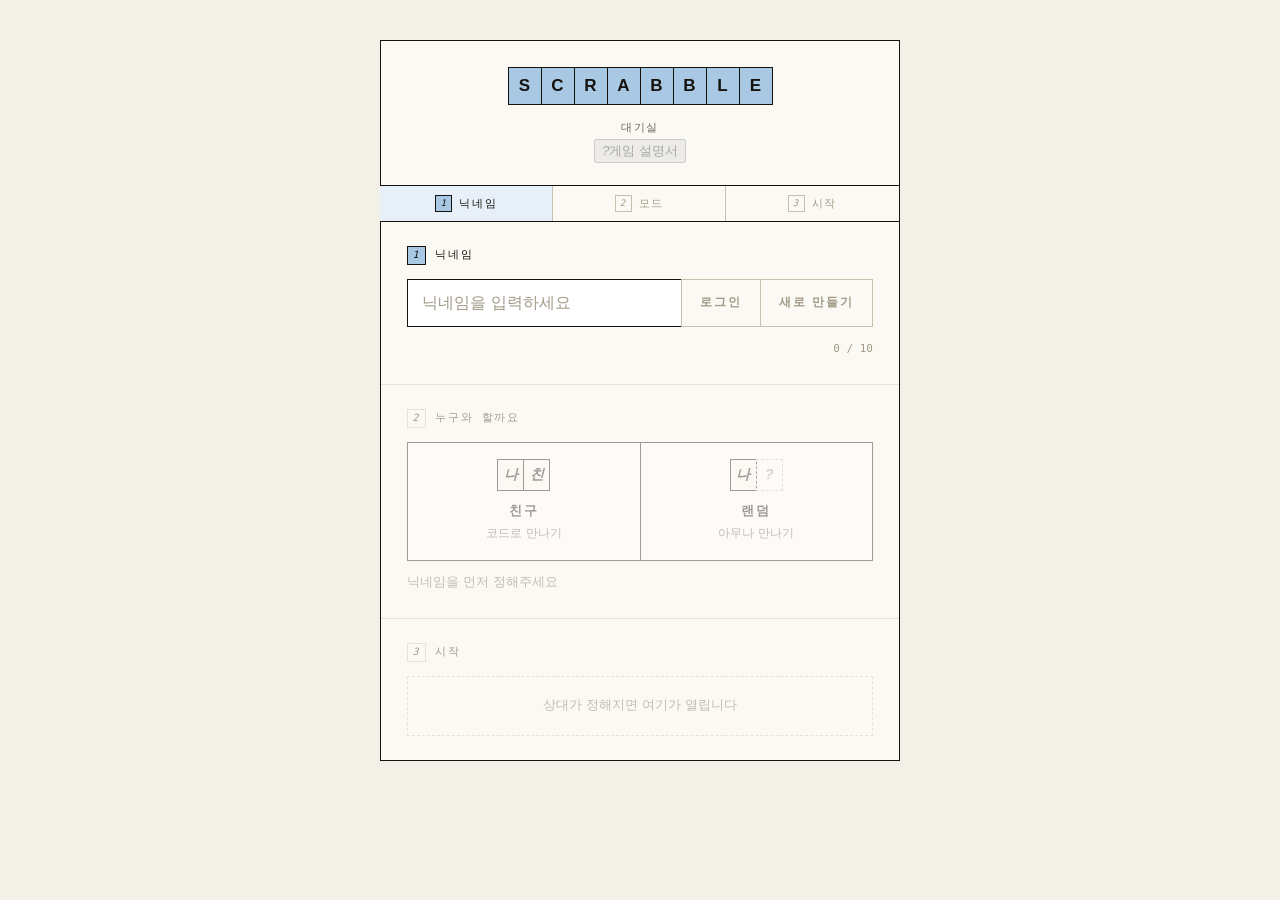
==== index.html @ f31bd905 "feat: 칩을 끌어다 판에 놓기 백엔드가 submit / word_checked / board_updated 를 열어주면서 실제로 단어를 놓을 수 있게 됐습니다.  ■ 브라우저 " ====
<!DOCTYPE html>
<html lang="ko">
<head>
  <meta charset="UTF-8" />
  <meta name="viewport" content="width=device-width, initial-scale=1.0" />
  <title>대기실 — 스크래블</title>
  <!-- 화면 겉모습(CSS)은 styles.css 로 분리했습니다. 디자인만 고칠 땐 그 파일만 열면 됩니다. -->
  <link rel="stylesheet" href="styles.css" />
  <!-- 채팅은 대기실·게임 화면이 함께 쓰는 모듈입니다. 두 화면이 같은 파일을 불러 씁니다. -->
  <link rel="stylesheet" href="chat/chat.css" />
  <!-- 게임판·칩. 게임 화면에서만 쓰지만, 파일이라 미리 불러둡니다. -->
  <link rel="stylesheet" href="game/board.css" />
  <link rel="stylesheet" href="game/rack.css" />
  <link rel="stylesheet" href="game/guide.css" />
</head>
<body>

<!--
  대기실 페이지 — design/pages/lobby.html 에서 그린 화면을 실제 앱으로 옮긴 것입니다.
    ① 닉네임 (로그인 / 새로 만들기)  ← 진짜 백엔드를 부릅니다
    ─ 모드 선택                      ← 화면 안에서만 고르는 것이라 서버가 필요 없습니다
    ② 방코드 입력 + 입장             ← 웹소켓으로 진짜 들어갑니다
    ③ 방 생성 + 코드 공유            ← 웹소켓으로 진짜 만듭니다
    ④ 랜덤 매칭                      ← 웹소켓으로 진짜 짝지어 줍니다
    ─ 채팅                           ← 웹소켓으로 진짜 주고받습니다

  가짜 값(목 데이터)은 넣지 않습니다. 없는 값을 지어내 보여주면 되는 것처럼
  보이다가, 진짜 API 가 붙는 순간 조용히 어긋납니다. 그래서 아직 못 하는 일은
  버튼을 잠그고 왜 잠갔는지 화면에 밝힙니다.
-->

<div class="board">

  <div class="lobby" id="lobbyView">

    <!-- 단계와 상관없이 알릴 일이 있을 때만 채워집니다. -->
    <div id="noteBox"></div>

    <div class="crown">
      <div class="tiles" aria-hidden="true">
        <div class="tile">S</div><div class="tile">C</div><div class="tile">R</div><div class="tile">A</div>
        <div class="tile">B</div><div class="tile">B</div><div class="tile">L</div><div class="tile">E</div>
      </div>
      <h1>대기실</h1>
      <!-- 사용설명서 버튼. 내용은 백엔드가 준 규칙으로 채웁니다. -->
      <div id="guideBox"></div>
    </div>

    <div class="stepper" id="stepper">
      <div class="pip is-now"><i class="pip-no">1</i>닉네임</div>
      <div class="pip"><i class="pip-no">2</i>모드</div>
      <div class="pip"><i class="pip-no">3</i>시작</div>
    </div>

    <!-- ① 닉네임 -->
    <section class="step" id="step1">
      <p class="step-head"><i class="step-no">1</i>닉네임</p>
      <div id="step1Body"></div>
    </section>

    <!-- ② 모드 + 그에 따라 열리는 것 -->
    <section class="step is-locked" id="step2">
      <p class="step-head"><i class="step-no">2</i>누구와 할까요</p>
      <div id="step2Body"></div>
    </section>

    <!-- ③ 시작 -->
    <section class="step is-locked" id="step3">
      <p class="step-head"><i class="step-no">3</i>시작</p>
      <div id="step3Body"></div>
    </section>

  </div>

  <!--
    게임 화면 (/game).

    별도의 파일로 만들지 않았습니다. 페이지를 새로 불러오면 웹소켓이
    끊기고, 끊기면 방도 같이 사라지기 때문입니다(명세). 그래서 주소만
    /game 으로 바꾸고 연결은 그대로 둔 채 이 칸으로 갈아끼웁니다.
    주소창에는 똑같이 /game 이 찍히고 뒤로가기도 됩니다.
  -->
  <div class="stage" id="gameView" hidden></div>

  <!-- 채팅이 붙는 자리. 안에 들어갈 것은 chat/chat.js 가 만듭니다.
       떠 있는 모드라 이 자리가 어디든 화면 오른쪽 아래에 나타납니다.
       대기실과 게임 화면 밖에 있어서 넘어가도 대화가 그대로 남습니다. -->
  <div id="chatBox"></div>

</div>

<!-- 채팅·게임판 모듈 — 아래 대기실 코드보다 먼저 읽혀야 합니다. -->
<script src="chat/chat.js"></script>
<script src="game/sfx.js"></script>
<script src="game/board.js"></script>
<script src="game/rack.js"></script>
<script src="game/play.js"></script>
<script src="game/guide.js"></script>

<script>
  (function () {

    // 프론트엔드는 백엔드에 API로 "요청"해서 값을 받아옵니다.
    // 백엔드 주소가 바뀌면 이 한 줄만 고치면 됩니다.
    var API_BASE = "http://100.115.173.118:11000";

    // 웹소켓은 http 대신 ws 로 시작합니다. 주소는 같은 곳이라 바꿔 씁니다.
    // (https 였다면 wss 가 됩니다)
    var WS_BASE = API_BASE.replace(/^http/, 'ws');

    // 닉네임 길이. 입력칸·글자수 표시·검사 문구가 전부 이 값 하나를
    // 보고 움직이므로, 길이를 바꿀 때는 여기만 고치면 됩니다.
    //
    // ⚠️ 백엔드는 20자까지 받아줍니다(명세: 공백 제거 후 1~20자).
    //    지금은 화면에서만 10자로 좁혀둔 것이라, 스와거처럼 다른 길로
    //    등록한 11자 이상 닉네임은 이 화면에서 로그인할 수 없습니다.
    //    규칙이 화면에만 있으면 화면을 안 거친 값은 못 막습니다.
    //    백엔드에도 10자를 넣어달라고 요청해 두었습니다
    //    (docs/backend-requests.md).
    var NICK_MAX = 10;
    // 코드 입력칸 수. 명세대로 방 코드는 대문자·숫자 4자리입니다.
    // 헷갈리기 쉬운 O·I·L·0·1 은 코드에 나오지 않습니다.
    // (여기 있던 "백엔드는 6자리라 입장이 막혀 있다"는 경고는 사실이
    //  아니어서 지웠습니다. 백엔드가 4자리로 바뀔 때 코드는 고쳤는데
    //  주석만 남아, 그 뒤로 읽는 사람마다 막힌 줄 알았습니다.)
    var CODE_LEN = 4;
    var LETTERS  = 'ABCDEFGHJKMNPQRSTUVWXYZ23456789';


    // ── 지금 어디까지 왔는지 ────────────────────────────
    var s = {
      nick: null,      // 확인까지 끝난 닉네임
      playerId: null,  // 백엔드가 돌려준 내 id
      mode: null,      // 'friend' | 'random'
      room: null,      // 호스트가 받은 코드
      foe: null,       // 상대 닉네임
      role: null,      // 'host'(방을 만든 쪽) | 'guest'(코드로 들어간 쪽)
      phase: null,     // 'making' | 'hosting' | 'hunting'
      queue: null,     // 랜덤 매칭에서 줄 선 자리
      roomError: null, // 방 만들기·입장·매칭이 실패한 이유
      playing: false,  // 게임이 시작됐는지 (백엔드가 알려준 것)
      starting: false, // 시작을 요청해두고 대답을 기다리는 중
      startError: null,// 시작하지 못한 이유
      turn: null,      // 먼저 두는 사람의 닉네임 (백엔드가 정합니다)
      note: null,      // 단계와 상관없이 맨 위에 알릴 말
      rack: null,      // 내 칩 7개 (백엔드가 나에게만 보낸 것)
      foeTiles: 0,     // 상대가 든 칩 "개수". 무엇인지는 오지 않습니다
      bag: null,       // 가방에 남은 칩 개수
      board: null,     // 판 전체 15×15. 언제나 서버가 준 것입니다
      myTurn: false,   // 내 차례인가. 닉네임 비교로 정하면 안 됩니다
      submitting: false,
      confirming: false, // 제출하기를 눌러 확정을 기다리는 중
      moveNote: null,  // 제출 결과 (사전에 없는 단어 등)
      moveBad: false,
    };

    function blank() {
      return { nick: null, playerId: null, mode: null, room: null, foe: null,
               role: null, phase: null, queue: null, roomError: null,
               playing: false, starting: false, startError: null, turn: null, note: null,
               rack: null, foeTiles: 0, bag: null, board: null, myTurn: false,
               submitting: false, confirming: false, moveNote: null, moveBad: false,
               scores: null, side: null, passes: 0, passLeft: 3, over: null };
    }

    // 게임의 고정된 규칙 — 판 배치, 배수 칸 이름, 글자별 점수, 칩 개수.
    // GET /api/game/setup 에서 한 번만 받아 들고 있습니다. 칩에 찍힌
    // 숫자와 사용설명서가 이 값을 씁니다.
    var gameSetup = null;
    var tilePoints = null;

    var timers = [];
    function later(fn, ms) { timers.push(setTimeout(fn, ms)); }
    function clearAll() {
      // 기다리던 것과 1초마다 도는 시계를 함께 멈춥니다.
      timers.forEach(function (t) { clearTimeout(t); clearInterval(t); });
      timers = [];
    }

    var $ = function (id) { return document.getElementById(id); };

    // ── 방 만들기 (웹소켓) ──────────────────────────────
    // HTTP 는 "물어보면 답한다"라서 한 번 주고받으면 끝입니다. 방을 만들고
    // 친구를 기다리는 일은 그걸로 안 됩니다 — 친구가 언제 올지 모르니까요.
    // 웹소켓은 선을 이어둔 채로 두는 방식이라, 백엔드가 먼저 말을 걸 수 있습니다.
    //
    // 이 통로의 규칙은 백엔드가 공개한 명세(/ws-docs)에 적혀 있습니다:
    //   · ws://…/ws/rooms?nickname=수진 로 접속하는 그 순간 방이 만들어집니다
    //   · 방 코드가 담긴 { type:"room_created", code, … } 가 바로 날아옵니다
    //   · 그 뒤로 연결을 끊지 않고 두는 것이 곧 "친구를 기다리는 상태"입니다
    //   · 끊으면 방도 같이 사라집니다
    var roomSock = null;

    // 우리 쪽에서 정리할 때 씁니다. onclose 를 먼저 떼는 이유는,
    // 우리가 일부러 끊는 것을 "사고로 끊겼다"고 알리지 않기 위해서입니다.
    function dropRoomSocket() {
      if (!roomSock) return;
      roomSock.onclose = null;
      roomSock.onerror = null;
      roomSock.onmessage = null;
      try { roomSock.close(); } catch (e) {}
      roomSock = null;
    }

    // 연결이 끊기면 게임도 함께 끝납니다. 게임 상태는 백엔드가 들고
    // 있고, 이 연결이 곧 그 게임이기 때문입니다. 다시 이어붙이는
    // 방법(재접속)은 아직 계약에 없습니다.
    function endGame(why) {
      // 게임 화면을 보고 있다가 갑자기 대기실로 돌아오면 무슨 일이
      // 벌어진 건지 알 수 없습니다. 그래서 맨 위에 이유를 남깁니다.
      if (s.playing) s.note = why || '연결이 끊겨 게임이 끝났습니다';
      s.playing = false; s.starting = false; s.startError = null; s.turn = null;
      // 게임판과 칩을 걷어냅니다. 다음 게임은 빈 판·새 칩으로 시작합니다.
      if (play) { play.stop(); play = null; }
      if (board) board = board.destroy();
      if (rack) rack = rack.destroy();
      s.board = null; s.myTurn = false; s.submitting = false;
      s.moveNote = null; s.moveBad = false;
      s.rack = null; s.foeTiles = 0; s.bag = null;
      gameBuilt = false;
    }

    function failRoom(why) {
      dropRoomSocket();
      endGame();
      s.room = null;
      s.phase = null;
      s.roomError = why;
      render();
    }

    function makeRoom() {
      dropRoomSocket();
      s.phase = 'making';
      s.roomError = null;
      render();

      var sock;
      try {
        sock = new WebSocket(WS_BASE + '/ws/rooms?nickname=' + encodeURIComponent(s.nick));
      } catch (e) {
        failRoom('연결하지 못했어요 — ' + e.message);
        return;
      }
      roomSock = sock;

      sock.onmessage = function (ev) {
        var msg;
        try { msg = JSON.parse(ev.data); } catch (e) { return; }

        if (handleChat(msg)) return;
        if (handleGame(msg)) return;

        if (msg.type === 'room_created') {
          // 백엔드가 준 모양: { type, code, name, host_nickname, max_players }
          s.room = msg.code;
          s.role = 'host';
          s.phase = 'hosting';
          s.roomError = null;
          render();
          return;
        }

        // ★ 우리가 물어보지 않았는데 오는 메시지입니다.
        //   이 기능을 웹소켓으로 만든 이유가 바로 이것입니다. HTTP 였다면
        //   "혹시 친구 들어왔나요?"를 계속 되물어야 했습니다.
        if (msg.type === 'guest_joined') {
          s.foe = msg.nickname;
          render();
          return;
        }

        // 친구가 나가면 자리가 다시 빕니다. 방은 그대로 살아 있어서
        // 같은 코드로 다른 사람이 들어올 수 있습니다.
        if (msg.type === 'guest_left') {
          // 게임 중이었다면 게임도 여기서 끝납니다. 혼자서는 둘 수 없고,
          // 방은 그대로 살아 있어서 같은 코드로 다른 사람이 들어올 수 있습니다.
          // 닉네임은 renderNote 가 그릴 때 한 번 걸러줍니다. 여기서 또
          // 거르면 <나> 같은 이름이 &lt;나&gt; 로 두 번 바뀌어 보입니다.
          endGame((msg.nickname || '상대') + ' 님이 나가 게임이 끝났습니다');
          s.foe = null;
          s.phase = 'hosting';
          render();
          return;
        }

        if (msg.type === 'error') {
          // 기다리는 중이거나 이야기 중에 오는 안내는 방이 없어졌다는 뜻이
          // 아닙니다. (예: "아직 상대가 들어오지 않았습니다", 채팅 형식 위반)
          // 이때는 연결이 끊기지 않으므로 채팅 칸에 알리고 그대로 둡니다.
          if (s.phase === 'hosting' || s.foe) {
            if (chat) chat.system(msg.message);
            return;
          }
          failRoom(msg.message);
        }
      };

      sock.onclose = function () {
        // 우리가 끊은 것이면 위에서 onclose 를 떼놨으니 여기 안 옵니다.
        if (roomSock !== sock) return;
        roomSock = null;
        failRoom(s.phase === 'hosting' || s.foe
          ? '연결이 끊겨 방이 사라졌어요. 다시 만들어 주세요'
          : '방을 만들지 못했어요. 백엔드가 켜져 있는지 확인해 주세요');
      };
    }

    // ── 코드로 방에 들어가기 (웹소켓) ───────────────────
    // 방을 만드는 것과 같은 통로인데, 주소에 코드가 하나 더 붙습니다.
    //   ws://…/ws/rooms/K7Q2?nickname=엘리
    // 들어가지면 방장에게도 알림이 갑니다. 소문자로 쳐도 서버가 맞춰줍니다.
    function joinRoom(code, onFail) {
      dropRoomSocket();
      s.roomError = null;

      var sock;
      try {
        sock = new WebSocket(WS_BASE + '/ws/rooms/' + encodeURIComponent(code) +
                             '?nickname=' + encodeURIComponent(s.nick));
      } catch (e) {
        onFail('연결하지 못했어요 — ' + e.message);
        return;
      }
      roomSock = sock;

      // 'knocking' 두드리는 중 → 'in' 들어가 있음 → 'done' 이유를 이미 알림
      var stage = 'knocking';

      sock.onmessage = function (ev) {
        var msg;
        try { msg = JSON.parse(ev.data); } catch (e) { return; }

        if (handleChat(msg)) return;
        if (handleGame(msg)) return;

        if (msg.type === 'joined') {
          // 백엔드가 준 모양: { type, code, host_nickname, guest_nickname }
          stage = 'in';
          s.room = msg.code;
          s.foe = msg.host_nickname;
          s.role = 'guest';
          s.phase = null;
          s.roomError = null;
          render();
          return;
        }

        // 방장이 나가면 1:1 대화가 성립하지 않으므로 서버가 곧 연결도 닫습니다.
        // 그 코드는 죽었습니다 — 다시 들어가려면 새 코드를 받아야 합니다.
        if (msg.type === 'host_left') {
          stage = 'done';
          leaveRoom(msg.message || '방장이 나갔습니다');
          return;
        }

        if (msg.type === 'error') {
          // 이미 들어가 있다면 채팅 쪽 문제입니다(형식 위반 등).
          // 그럴 땐 연결이 끊기지 않으니 방에서 내보내면 안 됩니다.
          if (stage === 'in') {
            if (chat) chat.system(msg.message);
            return;
          }
          // 들어가지 못한 경우 — 명세상 서버가 곧 끊지만(1008), 기다리지 않고
          // 우리도 정리합니다. 저쪽이 끊어주겠거니 믿으면, 안 끊는 날 연결이 남습니다.
          stage = 'done';
          dropRoomSocket();
          if (onFail) onFail(msg.message);
        }
      };

      sock.onclose = function () {
        if (roomSock !== sock) return;
        roomSock = null;
        if (stage === 'knocking') {
          if (onFail) onFail('연결이 끊겼어요. 백엔드가 켜져 있는지 확인해 주세요');
        } else if (stage === 'in') {
          leaveRoom('연결이 끊겨 방에서 나왔어요');
        }
      };
    }

    // ── 랜덤 매칭 (웹소켓) ──────────────────────────────
    // 코드를 주고받지 않고 아무나 기다리는 사람과 짝지어 줍니다.
    //   ws://…/ws/match?nickname=수진
    //
    // 짝이 지어진 뒤는 코드로 만난 것과 완전히 같습니다. 그래서 채팅도
    // 이 통로를 그대로 씁니다 — roomSock 을 같이 쓰는 이유입니다.
    //
    // 눈여겨볼 점: 상대가 나가도 연결이 끊기지 않습니다. 서버가 알아서
    // 다시 줄을 세워주고, 마침 기다리는 사람이 있으면 바로 새 짝을 붙여
    // 줍니다. 우리가 다시 접속하면 기다린 시간이 없던 일이 되고 줄 맨
    // 뒤로 밀리므로, partner_left 를 받아도 연결을 건드리지 않습니다.
    function startMatch() {
      dropRoomSocket();
      s.phase = 'hunting';
      s.roomError = null;
      s.foe = null;
      render();

      var sock;
      try {
        sock = new WebSocket(WS_BASE + '/ws/match?nickname=' + encodeURIComponent(s.nick));
      } catch (e) {
        stopMatch('연결하지 못했어요 — ' + e.message);
        return;
      }
      roomSock = sock;

      sock.onmessage = function (ev) {
        var msg;
        try { msg = JSON.parse(ev.data); } catch (e) { return; }

        if (handleChat(msg)) return;
        if (handleGame(msg)) return;

        // 줄을 섰습니다. 기다리는 사람이 없다는 뜻입니다.
        if (msg.type === 'waiting') {
          s.foe = null;
          s.phase = 'hunting';
          s.queue = msg.position;
          render();
          return;
        }

        // ★ 기다리던 쪽에는 요청하지도 않았는데 오는 소식입니다.
        if (msg.type === 'matched') {
          s.room = msg.code;
          s.foe = msg.partner_nickname;
          // 먼저 기다린 쪽이 방장이 되지만, 채팅에서 하는 일은 같습니다.
          // 그래서 화면에서 굳이 구분하지 않습니다.
          s.role = 'guest';
          s.phase = null;
          render();
          return;
        }

        // 상대가 나갔습니다. 연결은 그대로 살아 있고, 바로 뒤에
        // waiting 이나 matched 가 이어서 옵니다.
        if (msg.type === 'partner_left') {
          var gone = msg.nickname;
          // 게임 중이었다면 여기서 끝납니다. 새 짝과는 새 게임입니다.
          endGame((gone || '상대') + ' 님이 나가 게임이 끝났습니다');
          s.foe = null;
          s.room = null;
          s.phase = 'hunting';
          render();
          // 새 짝과는 방이 새로 만들어지고 이전 대화는 이어지지 않습니다.
          // 화면에 남겨두면 새 상대가 한 말처럼 보이므로 비웁니다.
          if (chat) {
            chat.clear();
            chat.system(gone + ' 님이 나갔습니다. 새 상대를 찾는 중…');
          }
          return;
        }

        if (msg.type === 'error') {
          if (s.foe) { if (chat) chat.system(msg.message); return; }
          stopMatch(msg.message);
        }
      };

      sock.onclose = function () {
        if (roomSock !== sock) return;
        roomSock = null;
        stopMatch('연결이 끊겼어요. 백엔드가 켜져 있는지 확인해 주세요');
      };
    }

    // 매칭을 그만둡니다. 연결을 끊으면 줄에서도 빠집니다.
    function stopMatch(why) {
      dropRoomSocket();
      endGame();
      s.room = null; s.foe = null; s.phase = null; s.queue = null;
      s.roomError = why || null;
      render();
    }

    // 방에서 빠져나올 때 화면을 되돌립니다.
    function leaveRoom(why) {
      dropRoomSocket();
      endGame();
      s.room = null; s.foe = null; s.role = null; s.phase = null;
      s.roomError = why;
      render();
    }

    // ── 주소 (/ 와 /game) ───────────────────────────────
    // 페이지를 새로 불러오지 않고 주소만 바꿉니다. 새로 불러오면
    // 웹소켓이 끊기고, 끊기면 방도 같이 사라집니다(명세). 게임 중에
    // 연결이 끊기면 게임 자체가 없어지는 셈이라 그럴 수 없습니다.
    //
    // pushState = "주소창의 글자와 뒤로가기 기록만 바꾸기". 서버에는
    // 아무것도 물어보지 않습니다.
    function goTo(path) {
      if (location.pathname !== path) history.pushState({ at: path }, '', path);
      render();
    }

    // 뒤로가기·앞으로가기를 누르면 주소가 바뀌므로 다시 그립니다.
    // 연결은 건드리지 않습니다 — 화면만 오갈 뿐입니다.
    window.addEventListener('popstate', function () { render(); });

    function onGameScreen() { return s.playing && location.pathname === '/game'; }

    // ── 게임 시작 ───────────────────────────────────────
    // 방을 만들 때 쓰던 그 연결을 그대로 씁니다. 채팅과 같은 통로입니다.
    //
    // 명세(/asyncapi.json)에 적힌 형식입니다:
    //   보낼 때  { type: "start" }            ← 방장만 보낼 수 있습니다
    //   받을 때  { type: "game_started", code, host_nickname,
    //             guest_nickname, first_turn, at }
    //
    // 먼저 두는 사람(first_turn)은 백엔드가 무작위로 정합니다. 스크래블에서
    // 선공은 유리한 자리라, 방을 만들었다는 이유로 먼저 두면 불공평합니다.
    function startGame() {
      if (!roomSock || roomSock.readyState !== 1) {
        s.startError = '연결이 없어 시작하지 못했어요';
        render();
        return;
      }

      s.starting = true;
      s.startError = null;
      render();

      roomSock.send(JSON.stringify({ type: 'start' }));

      // 대답이 아예 안 올 수도 있습니다. 그대로 두면 화면이
      // "시작하는 중…"에서 영영 멈춥니다. 답이 없는 것도 하나의
      // 결과이므로 시간을 재두고, 지나면 다시 누를 수 있게 돌려놓습니다.
      later(function () {
        if (!s.starting) return;
        s.starting = false;
        s.startError = '백엔드가 대답하지 않았어요. 잠시 뒤 다시 눌러주세요';
        render();
      }, 5000);
    }

    // 방 통로로 들어온 메시지 중 게임 시작에 해당하는 것을 처리합니다.
    // 방 만들기·입장·랜덤 매칭 세 통로가 똑같이 씁니다.
    function handleGame(msg) {
      if (msg.type === 'game_started') {
        s.playing = true;
        s.starting = false;
        s.startError = null;
        s.turn = msg.first_turn || null;
        if (msg.code) s.room = msg.code;

        // 칩 배분. rack 은 나에게만 온 내 칩이고, 상대 것은 개수만
        // 옵니다. 서버가 갈라 보내주기 때문에 우리는 받은 것만 그리면
        // 됩니다 — "안 그리면 되지"로 가릴 수 있는 것이 아닙니다.
        // 개발자 도구를 열면 오간 내용이 그대로 보이니까요.
        s.rack = msg.rack || null;
        s.foeTiles = msg.partner_tile_count || 0;
        s.bag = (typeof msg.tiles_left === 'number') ? msg.tiles_left : null;
        s.board = msg.board || null;

        // 지금 차례는 turn, 내 차례인지는 your_turn 입니다.
        // 닉네임을 비교하면(turn === s.nick) 두 사람 이름이 같을 때
        // 둘 다 자기 차례로 착각합니다. 명세가 못 박아 둔 부분입니다.
        s.turn = msg.turn || msg.first_turn || null;
        s.myTurn = !!msg.your_turn;
        s.scores = msg.scores || { host: 0, guest: 0 };
        s.passes = 0;
        s.passLeft = 3;
        s.over = null;
        s.confirming = false;
        s.moveNote = null;   // 지난 판의 안내를 지웁니다
        s.moveBad = false;

        // 점수판에서 내가 host 쪽인지 guest 쪽인지.
        // 친구 모드는 방을 만들었는지로 확실히 압니다. 랜덤 매칭은
        // 알 길이 없어 닉네임으로 맞춰보는데, 두 사람 이름이 같으면
        // 틀립니다. 백엔드에 your_side 를 요청해 두었습니다.
        s.side = (s.role === 'host') ? 'host'
               : (msg.host_nickname === s.nick && msg.guest_nickname !== s.nick) ? 'host'
               : 'guest';
        // 여기서 render() 를 부르지 않는 이유: 다시 그리면 뒤집히던
        // 타일이 통째로 새로 만들어져 연출이 사라집니다. 문이 다 열린
        // 다음에 goTo 가 화면을 바꾸면서 그때 한 번만 그립니다.
        openGate();
        later(function () { goTo('/game'); }, GATE_MS);
        return true;
      }

      // 판이 바뀌었습니다. 놓은 사람에게도 옵니다 — 자기 화면을 자기가
      // 그리지 말고 서버가 준 판을 그리라는 것이 명세의 규칙입니다.
      if (msg.type === 'board_updated') {
        s.board = msg.board || s.board;
        s.turn = msg.turn || null;
        s.myTurn = !!msg.your_turn;
        s.submitting = false;
        s.confirming = false;
        // 누가 칩을 놓으면 연속 넘기기 횟수가 0으로 되돌아갑니다(명세).
        s.passes = 0;
        s.passLeft = 3;
        if (msg.scores) s.scores = msg.scores;
        if (typeof msg.tiles_left === 'number') s.bag = msg.tiles_left;
        if (typeof msg.partner_tile_count === 'number') s.foeTiles = msg.partner_tile_count;

        var got = msg.score && msg.score.total;
        s.moveNote = (msg.by || '') + ' → ' + (msg.words || []).join(', ') +
                     (got != null ? '  ' + got + '점' : '') +
                     (msg.score && msg.score.bingo ? ' (7개 다 씀 +' + msg.score.bingo + ')' : '');
        s.moveBad = false;
        if (play) play.accepted();
        if (board) {
          board.setBoard(s.board);
          board.flash(msg.tiles);
        }
        Sfx.good();
        // 내 차례가 되었으면 한 번 더 알려줍니다. 판만 바뀌면 상대가
        // 둔 것을 보고도 내 차례인 줄 모르고 기다리게 됩니다.
        if (s.myTurn) later(function () { Sfx.turn(); }, 420);
        render();
        return true;
      }

      // 제출 결과. 나에게만 옵니다.
      if (msg.type === 'word_checked') {
        s.submitting = false;
        if (msg.placed) {
          // 판에 올라갔습니다. 바로 뒤에 board_updated 가 오므로
          // 여기서는 판을 건드리지 않습니다.
          s.moveNote = null;
          s.moveBad = false;
          s.confirming = false;
          // 쓴 칩이 빠지고 가방에서 채워진 새 손패입니다. 나에게만 옵니다.
          if (msg.rack) {
            s.rack = msg.rack;
            if (rack) {
              rack.show(msg.rack);
              // 새로 뽑은 칩이 있으면 그만큼 소리를 내줍니다.
              (msg.drawn || []).forEach(function (_, i) {
                later(function () { Sfx.clack(i); }, 620 + i * 110);
              });
            }
            if (play) play.accepted();
          }
          if (typeof msg.tiles_left === 'number') s.bag = msg.tiles_left;
        } else {
          // 사전에 없는 단어입니다. 아무것도 놓이지 않았고 차례도
          // 그대로 나에게 있습니다. 올려둔 칩은 그대로 두어 고칠 수
          // 있게 합니다.
          var bad = (msg.words || []).filter(function (w) { return !w.valid; })
                      .map(function (w) { return w.word; });
          s.moveNote = msg.reason ||
            (bad.length ? bad.join(', ') + ' — 사전에 없는 단어예요' : '놓지 못했어요');
          s.moveBad = true;
          Sfx.nope();
        }
        render();
        return true;
      }

      // 시작을 요청해두고 기다리는 중에 오는 error 는 그 요청에 대한
      // 답입니다. 명세대로 연결은 끊기지 않으므로 방에서 내보내지 않고
      // 이유만 보여줍니다. 다시 누를 수 있습니다.
      // 제출한 수의 자리가 규칙에 안 맞을 때. 연결은 끊기지 않습니다.
      if (msg.type === 'error' && s.submitting) {
        s.submitting = false;
        s.moveNote = msg.message;
        s.moveBad = true;
        Sfx.nope();
        render();
        return true;
      }

      if (msg.type === 'error' && s.starting) {
        s.starting = false;
        s.startError = msg.message;
        render();
        return true;
      }

      return false;
    }

    // 타일이 다 뒤집히고 대기실이 사라지기까지 걸리는 시간.
    // CSS 의 지연(0.4초) + 뒤집기(0.5초) + 대기실이 떠오르는 시간과 맞춥니다.
    var GATE_MS = 1150;

    function openGate() {
      var g = $('startGame');
      if (g) g.className = 'gate is-going';
      var lobby = $('lobbyView');
      // 타일이 다 뒤집힌 다음에 대기실을 걷어냅니다.
      later(function () { if (lobby) lobby.className = 'lobby is-opening'; }, 900);
    }

    // ── 그리기 ──────────────────────────────────────────
    function render() {
      // 게임이 끝났거나(연결이 끊겼거나) 시작된 적이 없는데 주소만
      // /game 이면 주소를 되돌립니다. 주소와 화면이 다른 말을 하면
      // 새로고침하거나 링크를 공유했을 때 없는 화면으로 들어가게 됩니다.
      // replaceState 는 뒤로가기 기록을 남기지 않습니다 — 없던 화면이라
      // 뒤로 갈 곳도 아니기 때문입니다.
      if (!s.playing && location.pathname === '/game') {
        history.replaceState({ at: '/' }, '', '/');
      }

      var playing = onGameScreen();

      // 대기실과 게임 화면은 둘 중 하나만 보입니다.
      // 지우지 않고 감추는 이유: 게임에서 대기실로 돌아왔을 때
      // 입력하던 것이 그대로 남아 있어야 하기 때문입니다.
      $('lobbyView').hidden = playing;
      $('gameView').hidden = !playing;
      if (!playing) $('lobbyView').className = 'lobby';

      renderNote();
      renderGuideButton();
      renderStepper();
      renderStep1();
      renderStep2();
      renderStep3();
      renderGame();
      syncChat();
    }

    // ── 사용설명서 버튼 ────────────────────────────────
    // 규칙표를 백엔드에서 받아온 뒤에야 열립니다. 받기 전에 열면
    // 점수표가 빈 설명서를 보여주게 되는데, 그건 설명이 아닙니다.
    function renderGuideButton() {
      var box = $('guideBox');
      if (!box) return;

      if (!box.firstChild) {
        box.innerHTML =
          '<button class="guide-open" id="guideBtn" type="button">' +
            '<i aria-hidden="true">?</i><span>게임 설명서</span></button>';
        $('guideBtn').addEventListener('click', function () {
          if (gameSetup) Guide.open(gameSetup);
        });
      }

      // 규칙을 아직 못 받았으면 잠가둡니다. 왜 잠겼는지도 적습니다.
      var btn = $('guideBtn');
      btn.disabled = !gameSetup;
      btn.title = gameSetup ? '' : '게임 규칙을 백엔드에서 받아오는 중입니다';
    }

    function renderNote() {
      $('noteBox').innerHTML = s.note
        ? '<p class="note"><span class="note-icon">!</span>' + esc(s.note) + '</p>'
        : '';
    }

    // ── 채팅 ────────────────────────────────────────────
    // 채팅 자체는 chat/chat.js 가 다 합니다. 게임 화면도 같은 파일을
    // 쓰게 됩니다. 여기서 정하는 것은 "언제 붙이고 언제 떼는지"뿐입니다.
    var chat = null;
    var chatFoe = null;   // 채팅에 이미 알린 상대

    function syncChat() {
      // 닉네임이 정해지기 전에는 띄우지 않습니다.
      // 누가 한 말인지 가를 기준이 아직 없기 때문입니다.
      if (!s.nick) {
        if (chat) { chat = chat.destroy(); chatFoe = null; }
        return;
      }

      if (!chat) {
        chat = Chat.mount('#chatBox', {
          me: s.nick,
          title: '대기실 채팅',
          height: '300px',
          // 화면 오른쪽 아래 동그란 버튼으로 띄웁니다. 대기실에서 할 일은
          // 방을 잡는 것이라, 채팅이 자리를 크게 차지하면 안 됩니다.
          float: true,
          // 처음엔 닫아둡니다. 말이 오면 버튼에 숫자가 붙습니다.
          open: false,
          // 서버가 받아주는 한도와 맞춥니다. 화면에서만 더 짧게 막으면
          // 보낼 수 있는 말을 못 보내게 됩니다.
          maxLen: 500,
          // 혼자 있을 때는 잠가둡니다. 상대가 없으면 서버가 받아주지 않아서,
          // 열어두면 보내지지도 않을 글을 치게 됩니다.
          status: 'offline',
          // 내가 보낸 말은 서버가 되돌려 주지 않습니다(명세). 그래서 내 말은
          // 채팅 모듈이 바로 그립니다. 되돌려 받아 또 그리면 두 번 나옵니다.
          echo: true,
          onSend: sendChat
        });
        chat.system('방에 들어가면 이야기할 수 있어요');
      }

      // 채팅은 어느 화면에서도 저절로 펼치지 않습니다.
      //
      // 처음에는 상대가 오면 펼쳤습니다. 그때는 상대가 정해지면 할 일이
      // 이야기하는 것뿐이었으니 맞는 판단이었습니다. 그런데 대기실에는
      // 게임 시작 버튼이, 게임 화면에는 게임판이 생겼습니다. 펼친 채팅이
      // 그 둘을 다 덮습니다.
      //
      // 화면의 주인공은 지금 해야 할 일이고, 이야기는 곁들이는 것입니다.
      // 말이 오면 동그란 버튼에 숫자가 붙으니 놓치지도 않습니다.

      // 둘이 모였는지에 따라 채팅을 열고 닫습니다.
      if (s.foe && s.foe !== chatFoe) {
        chatFoe = s.foe;
        chat.setStatus('online');
        chat.system(s.role === 'guest'
          ? s.foe + ' 님의 방에 들어왔습니다'
          : s.foe + ' 님이 들어왔습니다');
        // 예전에는 여기서 바로 펼쳤습니다. 그때는 상대가 정해지면 할 일이
        // 이야기하는 것뿐이었기 때문입니다.
        //
        // 지금은 다릅니다 — 상대가 오면 방장은 게임 시작 버튼을 눌러야
        // 하는데, 좁은 화면(휴대폰)에서는 펼쳐진 채팅이 그 버튼을 통째로
        // 덮어 누를 수가 없습니다. 그래서 대기실에서는 접어두고, 말이 오면
        // 동그란 버튼에 숫자만 붙입니다.
      } else if (!s.foe && chatFoe) {
        chat.system(chatFoe + ' 님과의 연결이 끝났습니다');
        chat.setStatus('offline');
        chatFoe = null;
      }
    }

    // 채팅 보내기 — 방 통로를 그대로 씁니다.
    // 방장이든 들어간 쪽이든 보내는 형식은 똑같습니다.
    function sendChat(text) {
      if (!roomSock || roomSock.readyState !== 1) {
        if (chat) chat.system('연결이 없어 보내지 못했어요');
        return;
      }
      // 명세: 그냥 문자열이 아니라 JSON 으로 보냅니다.
      roomSock.send(JSON.stringify({ type: 'message', text: text }));
    }

    // 방 통로로 들어온 메시지 중 채팅에 해당하는 것을 처리합니다.
    // 방 만들기·입장 두 통로가 똑같이 씁니다.
    function handleChat(msg) {
      if (msg.type !== 'message') return false;
      // 여기 오는 건 전부 상대의 말입니다. 시각도 서버가 찍은 것을 씁니다
      // (각자 컴퓨터 시계를 쓰면 두 사람 화면에서 순서가 달라질 수 있습니다).
      if (chat) chat.receive({ from: msg.from, text: msg.text, at: msg.at });
      return true;
    }

    function renderStepper() {
      var pips = $('stepper').children;
      // 게임이 시작되면 세 칸이 모두 끝난 상태가 됩니다.
      var at = !s.nick ? 0 : !s.foe ? 1 : s.playing ? 3 : 2;
      for (var i = 0; i < 3; i++) {
        pips[i].className = 'pip' + (i < at ? ' is-done' : i === at ? ' is-now' : '');
      }
    }

    // ── ① 닉네임 — 이 단계만 진짜 백엔드를 부릅니다 ─────
    function renderStep1() {
      var body = $('step1Body');

      // 끝났으면 한 줄로 접습니다. 다 끝난 단계가 자리를 많이
      // 차지하고 있으면 지금 할 일이 어디인지 흐려집니다.
      if (s.nick) {
        body.innerHTML =
          '<p class="done-row"><i class="tick">✓</i><b>' + esc(s.nick) + '</b>' +
          '<span class="counter">id ' + esc(String(s.playerId)) + '</span>' +
          '<button class="btn-link" id="renick" type="button">바꾸기</button></p>';
        $('renick').addEventListener('click', function () {
          clearAll();
          dropRoomSocket();   // 다른 사람이 되는 것이므로 만들어 둔 방도 접습니다
          s = blank();
          render();
        });
        return;
      }

      // 들어오는 길이 둘입니다.
      //   로그인      — 전에 만들어 둔 닉네임으로 다시 들어오기
      //   새로 만들기 — 처음 온 사람이 닉네임을 등록하기
      body.innerHTML =
        '<div class="field-row">' +
          '<input class="field" id="nick" type="text" maxlength="' + NICK_MAX + '" ' +
                 'placeholder="닉네임을 입력하세요" autocomplete="off" />' +
          '<button class="btn-check" id="loginBtn" type="button">로그인</button>' +
          '<button class="btn-check is-plain" id="newBtn" type="button">새로 만들기</button>' +
        '</div>' +
        '<p class="hint" id="nickHint"><span class="counter">0 / ' + NICK_MAX + '</span></p>';

      var input = $('nick'), hint = $('nickHint');
      var loginBtn = $('loginBtn'), newBtn = $('newBtn');

      function valid(v) { return v.length > 0 && v.length <= NICK_MAX && !/\s/.test(v); }

      function paint(kind, text) {
        input.className = 'field' + (kind === 'ok' ? ' is-ok' : kind === 'bad' ? ' is-bad' : '');
        hint.className = 'hint' + (kind === 'ok' ? ' is-ok' : kind === 'bad' ? ' is-bad' : kind === 'wait' ? ' is-wait' : '');
        hint.innerHTML = '';
        if (kind === 'wait') hint.appendChild(el('span', 'waiting'));
        else if (kind === 'ok') hint.appendChild(el('span', 'hint-icon', '✓'));
        else if (kind === 'bad') hint.appendChild(el('span', 'hint-icon', '!'));
        if (text) hint.appendChild(document.createTextNode(' ' + text + ' '));
        hint.appendChild(el('span', 'counter', input.value.length + ' / ' + NICK_MAX));
      }

      // 요청을 보내는 동안은 두 버튼을 함께 잠급니다.
      // 로그인과 만들기가 동시에 날아가면 어느 쪽 결과가 남는지 알 수 없습니다.
      function lock(which, label) {
        input.disabled = true;
        loginBtn.disabled = true;
        newBtn.disabled = true;
        which.textContent = label;
      }

      // 확인이 끝나 입력칸을 다시 쓸 수 있게 되돌립니다.
      function unlock() {
        input.disabled = false;
        loginBtn.textContent = '로그인';
        newBtn.textContent = '새로 만들기';
        refresh();
      }

      // 쓸 만한 닉네임일 때만 두 버튼이 열립니다.
      function refresh() {
        var good = valid(input.value.trim());
        loginBtn.disabled = !good;
        newBtn.disabled = !good;
      }

      input.addEventListener('input', function () {
        var v = input.value;
        refresh();
        if (v.length && !valid(v)) paint('bad', '공백 없이 1~' + NICK_MAX + '자로 입력해 주세요');
        else paint('', '');
      });

      // ── 로그인 — 이미 있는 닉네임으로 다시 들어오기 ────
      function login() {
        var v = input.value.trim();
        if (!valid(v)) return;

        lock(loginBtn, '찾는 중…');
        paint('wait', '그 닉네임이 있는지 알아보는 중이에요');

        // 들어가려면 내 id 가 필요한데, 백엔드에 "닉네임으로 한 명 찾아주는"
        // API 가 아직 없습니다. 그래서 전체 목록을 받아 프론트가 찾습니다.
        // 사람이 많아지면 느려지므로, 나중에 그런 API 를 백엔드에 요청하는
        // 편이 좋습니다. (중복확인 API 는 있냐/없냐만 답하고 id 는 안 줍니다)
        fetch(API_BASE + '/api/players')
          .then(function (res) {
            if (!res.ok) throw new Error('서버 오류 (상태 코드 ' + res.status + ')');
            return res.json();
          })
          .then(function (players) {
            // find = 조건에 맞는 첫 번째 하나. 없으면 undefined.
            var me = players.find(function (p) { return p.nickname === v; });

            if (!me) {
              unlock();
              paint('bad', '그런 닉네임이 없어요. 처음이면 새로 만들기를 눌러주세요');
              input.focus(); input.select();
              return;
            }

            // 백엔드가 준 모양: { id, nickname, created_at }
            s.nick = me.nickname;
            s.playerId = me.id;
            loadTilePoints();   // 칩 점수표를 미리 받아둡니다
            render();
          })
          .catch(function (e) {
            unlock();
            paint('bad', '들어가지 못했어요 — ' + e.message);
          });
      }

      // ── 새로 만들기 — 중복 확인 후 등록 ────────────────
      function createNew() {
        var v = input.value.trim();
        if (!valid(v)) return;

        lock(newBtn, '확인 중…');
        paint('wait', '쓸 수 있는 닉네임인지 알아보는 중이에요');

        // 1단계 — 중복 확인 전용 API 에 물어봅니다. (GET)
        // 예전에는 전체 목록을 받아와 프론트가 직접 뒤졌지만, 이제 백엔드가
        // "쓸 수 있냐/없냐"만 딱 답해줍니다. 사람이 늘어도 오가는 데이터가
        // 그대로라 더 빠르고, 판단 기준도 백엔드 한 곳에만 있게 됩니다.
        // 없는 닉네임이어도 404 가 아니라 200 + exists:false 입니다.
        fetch(API_BASE + '/api/players/check-nickname?nickname=' + encodeURIComponent(v))
          .then(function (res) {
            // 422 = 보낸 값의 형식이 잘못됨
            if (res.status === 422) throw new Error('입력한 값의 형식이 올바르지 않습니다');
            if (!res.ok) throw new Error('서버 오류 (상태 코드 ' + res.status + ')');
            return res.json();
          })
          .then(function (check) {
            // 백엔드가 돌려준 모양: { nickname, exists }
            if (check.exists) {
              // 이미 있으면 저장(POST)을 아예 보내지 않고 여기서 멈춥니다.
              unlock();
              paint('bad', '이미 사용 중인 닉네임입니다');
              input.focus(); input.select();
              return null;
            }
            // 2단계 — 쓸 수 있으면 새 플레이어로 저장합니다. (POST)
            // 백엔드가 공백을 정리해 돌려준 닉네임을 그대로 씁니다.
            paint('wait', '닉네임을 저장하는 중이에요');
            return savePlayer(check.nickname);
          })
          .catch(function (e) {
            unlock();
            paint('bad', '확인하지 못했어요 — ' + e.message);
          });
      }

      function savePlayer(nickname) {
        return fetch(API_BASE + '/api/players', {
          method: 'POST',
          headers: { 'Content-Type': 'application/json' },
          // 백엔드와 약속한 모양: { "nickname": "수진" }
          body: JSON.stringify({ nickname: nickname })
        })
          .then(function (res) {
            // 201 = "성공 + 새 데이터가 만들어짐"
            if (res.status === 201) return res.json();
            // 422 = 보낸 값의 형식이 잘못됨
            if (res.status === 422) throw new Error('입력한 값의 형식이 올바르지 않습니다');
            throw new Error('서버 오류 (상태 코드 ' + res.status + ')');
          })
          .then(function (player) {
            // 백엔드가 돌려준 모양: { id, nickname, created_at }
            // 통과하면 이 단계는 접히고 다음 칸이 열립니다.
            s.nick = player.nickname;
            s.playerId = player.id;
            loadTilePoints();   // 칩 점수표를 미리 받아둡니다
            render();
          });
      }

      loginBtn.addEventListener('click', login);
      newBtn.addEventListener('click', createNew);

      // 엔터는 로그인으로 보냅니다. 새로 만드는 일은 한 번뿐이지만
      // 다시 들어오는 일은 올 때마다 있기 때문입니다.
      input.addEventListener('keydown', function (e) {
        if (e.key === 'Enter') login();
      });

      refresh();
      paint('', '');
    }

    // ── 모드 + 그에 따라 열리는 것 ──────────────────────
    function renderStep2() {
      var step = $('step2'), body = $('step2Body');
      step.className = 'step' + (s.nick ? '' : ' is-locked');

      if (!s.nick) {
        body.innerHTML =
          '<div class="modes">' + modeBox('l', null) + '</div>' +
          '<p class="hint">닉네임을 먼저 정해주세요</p>';
        return;
      }

      body.innerHTML = '<div class="modes" id="modes">' + modeBox('live', s.mode) + '</div>' +
                       '<div id="branch"></div>';

      [].slice.call(document.querySelectorAll('#modes .mode-input')).forEach(function (input) {
        input.addEventListener('change', function () {
          clearAll();
          // 모드를 바꾸면 그 아래에서 하던 건 지웁니다.
          // 안 그러면 랜덤 화면 밑에 아까 치던 방코드가 남습니다.
          // 만들어 둔 방이 있었다면 연결을 끊어 서버에서도 치웁니다.
          dropRoomSocket();
          s.mode = input.value; s.room = null; s.foe = null; s.role = null;
          s.phase = null; s.queue = null; s.roomError = null;
          s.playing = false; s.starting = false; s.startError = null; s.turn = null;
          s.note = null;   // 다른 것을 고르면 지난 알림은 지웁니다
          render();
        });
      });

      renderBranch();
    }

    function modeBox(name, picked) {
      function one(value, pics, label, desc) {
        return '<label class="mode">' +
          '<input class="mode-input" type="radio" name="' + name + '" value="' + value + '"' +
            (picked === value ? ' checked' : '') + (name === 'l' ? ' disabled' : '') + ' />' +
          '<div class="mode-pics">' + pics + '</div>' +
          '<div class="mode-name">' + label + '</div>' +
          '<div class="mode-desc">' + desc + '</div>' +
        '</label>';
      }
      var meTile = '<i class="mode-pic">' + (s.nick ? esc(s.nick.charAt(0)) : '나') + '</i>';
      return one('friend', meTile + '<i class="mode-pic">친</i>', '친구', '코드로 만나기') +
             one('random', meTile + '<i class="mode-pic is-any">?</i>', '랜덤', '아무나 만나기');
    }

    // ── 모드에 따라 갈리는 부분 ────────────────────────
    function renderBranch() {
      var box = $('branch');
      if (!box) return;

      if (!s.mode) { box.innerHTML = ''; return; }
      if (s.mode === 'friend') return renderFriend(box);
      return renderRandom(box);
    }

    // ③ 방 만들기 + ② 코드 입력 — 친구 모드는 두 갈래입니다.
    // 아래 '방 만드는 중'·'기다리는 중' 화면은 그려는 두었지만 지금은 닿지
    // 않습니다. 거기까지 데려다 줄 방 API 가 아직 없기 때문입니다.
    function renderFriend(box) {

      // 둘이 다 모였습니다. 방장이든 들어간 쪽이든 같은 모습입니다.
      if (s.foe) {
        box.innerHTML =
          '<div class="split">' +
            versus(s.foe, 'found') +
            '<p class="hint is-mid">방 코드 ' + esc(s.room || '') + '</p>' +
          '</div>';
        return;
      }

      // 방을 만들고 기다리는 중
      if (s.phase === 'hosting') {
        box.innerHTML =
          '<div class="split">' +
            '<p class="split-label">친구에게 알려줄 코드</p>' +
            '<div class="code-show">' + s.room.split('').map(function (c) {
              return '<div class="show-cell">' + c + '</div>';
            }).join('') + '</div>' +
            '<div class="share-row">' +
              '<button class="btn-copy" id="copy" type="button">코드 복사</button>' +
              '<button class="btn-cancel" id="dropRoom" type="button">방 없애기</button>' +
            '</div>' +
            versus(null, 'empty') +
            '<p class="hint is-wait is-mid"><span class="waiting"></span>친구가 들어오길 기다리는 중…</p>' +
          '</div>';

        $('copy').addEventListener('click', function () {
          try { navigator.clipboard.writeText(s.room); } catch (e) {}
          var b = $('copy');
          b.className = 'btn-copy is-done'; b.textContent = '복사했어요';
          later(function () {
            if ($('copy')) { $('copy').className = 'btn-copy'; $('copy').textContent = '코드 복사'; }
          }, 2000);
        });

        $('dropRoom').addEventListener('click', function () {
          clearAll();
          // 연결을 끊으면 서버에서도 그 방이 없어집니다. 따로 알릴 것이 없습니다.
          dropRoomSocket();
          s.room = null; s.phase = null; s.roomError = null;
          render();
        });
        return;
      }

      // 방을 만드는 중
      if (s.phase === 'making') {
        box.innerHTML =
          '<div class="split">' +
            '<button class="btn-wide" type="button" disabled>만드는 중…</button>' +
            '<p class="hint is-wait is-mid"><span class="waiting"></span>방을 만들고 있어요</p>' +
          '</div>';
        return;
      }

      // 아직 아무것도 안 함 — 두 갈래를 나란히 보여줍니다.
      box.innerHTML =
        '<div class="split">' +
          '<p class="split-label">친구가 준 코드가 있다면</p>' +
          '<div class="entry-row">' +
            '<div class="code-row" id="codeRow">' +
              cells() +
            '</div>' +
            '<button class="btn-enter" id="enter" type="button" disabled>입장</button>' +
          '</div>' +
          '<p class="hint" id="codeHint"></p>' +
          '<p class="or">또는</p>' +
          '<button class="btn-wide" id="make" type="button">방 만들기</button>' +
          (s.roomError
            ? '<p class="hint is-bad"><span class="hint-icon">!</span>' + esc(s.roomError) + '</p>'
            : '<p class="hint is-mid">방을 만들면 네 글자 코드가 나와요</p>') +
        '</div>';

      wireCode();
      $('make').addEventListener('click', makeRoom);
    }

    function cells() {
      var out = '';
      for (var i = 0; i < CODE_LEN; i++) {
        out += '<input class="code-cell" type="text" maxlength="1" autocomplete="off" ' +
               'aria-label="방코드 ' + (i + 1) + '번째 글자" />';
      }
      return out;
    }

    function wireCode() {
      var row   = $('codeRow');
      var cs    = [].slice.call(row.querySelectorAll('.code-cell'));
      var enter = $('enter');
      var hint  = $('codeHint');
      // 코드에 안 나오는 글자(O·I·L·0·1)는 아예 못 치게 막습니다.
      var OK    = /[A-HJKMNP-Z2-9]/;

      function code() { return cs.map(function (c) { return c.value; }).join(''); }

      function refresh() {
        enter.disabled = code().length < CODE_LEN;
        row.className = 'code-row';
        hint.className = 'hint'; hint.textContent = '';
      }

      cs.forEach(function (cell, i) {
        cell.addEventListener('input', function () {
          var ch = cell.value.toUpperCase().slice(-1);
          cell.value = OK.test(ch) ? ch : '';
          if (cell.value && i < CODE_LEN - 1) cs[i + 1].focus();
          refresh();
        });
        cell.addEventListener('keydown', function (e) {
          if (e.key === 'Backspace' && !cell.value && i > 0) cs[i - 1].focus();
          if (e.key === 'Enter' && !enter.disabled) enter.click();
        });
        cell.addEventListener('paste', function (e) {
          e.preventDefault();
          var t = (e.clipboardData || window.clipboardData).getData('text').toUpperCase()
                    .split('').filter(function (c) { return OK.test(c); }).join('').slice(0, CODE_LEN);
          cs.forEach(function (c, k) { c.value = t[k] || ''; });
          cs[Math.min(t.length, CODE_LEN - 1)].focus();
          refresh();
        });
      });

      enter.addEventListener('click', function () {
        var typed = code();

        enter.disabled = true; enter.textContent = '확인 중…';
        cs.forEach(function (c) { c.disabled = true; });
        hint.className = 'hint is-wait';
        hint.innerHTML = '';
        hint.appendChild(el('span', 'waiting'));
        hint.appendChild(document.createTextNode(' 그런 방이 있는지 알아보는 중이에요'));

        joinRoom(typed, function (why) {
          // 들어가지 못했습니다 — 흔들고, 비우고, 첫 칸으로 돌려보냅니다.
          // 서버는 "없는 코드"와 "방장이 이미 나간 코드"를 구분해 주지
          // 않습니다. 어느 쪽이든 할 일은 같고(코드를 다시 받기),
          // 구분해 주면 아무 코드나 넣어보며 알아내는 데 쓰일 수 있어서입니다.
          cs.forEach(function (c) { c.disabled = false; });
          enter.textContent = '입장';
          row.className = 'code-row is-bad is-shake';
          hint.className = 'hint is-bad';
          hint.innerHTML = '';
          hint.appendChild(el('span', 'hint-icon', '!'));
          hint.appendChild(document.createTextNode(' ' + why));

          later(function () {
            cs.forEach(function (c) { c.value = ''; });
            row.className = 'code-row';
            enter.disabled = true;
            cs[0].focus();
          }, 900);
        });
      });

      refresh();
    }

    // ④ 랜덤 매칭
    function renderRandom(box) {
      // 짝이 지어졌습니다. 코드로 만난 것과 같은 모습입니다.
      if (s.foe) {
        box.innerHTML = '<div class="split">' + versus(s.foe, 'found') + '</div>';
        return;
      }

      if (s.phase === 'hunting') {
        box.innerHTML =
          '<div class="split">' +
            versus(null, 'hunting') +
            '<p class="elapsed" id="clock">00:00</p>' +
            '<button class="btn-wide is-quiet" id="stopMatch" type="button">취소</button>' +
            (s.queue
              ? '<p class="queue"><i class="queue-dot"></i>줄 <b>' + s.queue + '</b>번째로 기다리는 중</p>'
              : '') +
          '</div>';

        // 얼마나 기다렸는지 보여줍니다. 아무 변화가 없으면 멈춘 것처럼
        // 보이기 때문입니다. 이건 화면 안에서만 도는 시계입니다.
        var n = 0, clockEl = $('clock');
        var tileEl = document.querySelector('.player.is-hunting .player-tile');
        var tick = setInterval(function () {
          n++;
          if (clockEl) clockEl.textContent = mmss(n);
          if (tileEl) tileEl.textContent = LETTERS[Math.floor(Math.random() * LETTERS.length)];
        }, 1000);
        timers.push(tick);   // 상태가 바뀌면 같이 멈춥니다.

        $('stopMatch').addEventListener('click', function () {
          clearAll(); clearInterval(tick);
          // 연결을 끊으면 줄에서도 빠집니다.
          stopMatch('매칭을 멈췄어요');
        });
        return;
      }

      box.innerHTML =
        '<div class="split">' +
          versus(null, 'empty') +
          '<button class="btn-wide" id="startMatch" type="button">매칭 시작</button>' +
          (s.roomError
            ? '<p class="hint is-bad"><span class="hint-icon">!</span>' + esc(s.roomError) + '</p>'
            : '<p class="hint is-mid">기다리는 사람과 바로 짝지어 드려요</p>') +
        '</div>';

      $('startMatch').addEventListener('click', startMatch);
    }

    // 두 사람 자리 — 친구·랜덤이 같은 모양을 씁니다.
    function versus(foe, kind) {
      var right = foe
        ? '<div class="player is-found"><div class="player-tile">' + esc(foe.charAt(0)) + '</div>' +
          '<div class="player-name">' + esc(foe) + '</div><div class="player-role">상대</div></div>'
        : '<div class="player is-empty' + (kind === 'hunting' ? ' is-hunting' : '') + '">' +
          '<div class="player-tile">' + (kind === 'hunting' ? 'K' : '?') + '</div>' +
          '<div class="player-name">' + (kind === 'hunting' ? '찾는 중…' : '비어 있음') + '</div>' +
          '<div class="player-role">상대</div></div>';

      return '<div class="versus">' +
        '<div class="player"><div class="player-tile">' + esc(s.nick.charAt(0)) + '</div>' +
        '<div class="player-name">' + esc(s.nick) + '</div><div class="player-role">나</div></div>' +
        '<div class="vs">VS</div>' + right + '</div>';
    }

    // ── ③ 시작 ─────────────────────────────────────────
    function renderStep3() {
      var step = $('step3'), body = $('step3Body');
      var ready = !!s.foe;
      step.className = 'step' + (ready ? '' : ' is-locked');

      if (!ready) {
        body.innerHTML =
          '<div class="leaving is-idle">' +
            '<p class="hint is-mid">상대가 정해지면 여기가 열립니다</p>' +
          '</div>';
        return;
      }

      // 이미 시작해 놓고 뒤로가기로 대기실에 와 있는 경우.
      // 게임은 그대로 돌아가고 있으므로 돌아갈 길만 열어둡니다.
      if (s.playing) {
        body.innerHTML =
          '<div class="leaving">' +
            '<p class="hint is-ok is-mid"><span class="hint-icon">✓</span> 게임이 진행 중입니다</p>' +
            '<button class="btn-wide" id="backToGame" type="button" style="margin-top:12px">게임 화면으로</button>' +
          '</div>';
        $('backToGame').addEventListener('click', function () { goTo('/game'); });
        return;
      }

      // 시작할 수 있는 사람인가.
      //   친구 모드 — 방을 만든 쪽(host)만 시작합니다.
      //   랜덤 매칭 — 누가 방장인지 프론트가 알 수 없습니다. matched 메시지에
      //               그 정보가 없기 때문입니다. 그래서 둘 다에게 보여주고,
      //               방장이 아니면 백엔드가 거절하기를 기대합니다.
      //               (docs/backend-requests.md 에 개선 요청을 적어뒀습니다)
      var canStart = s.mode === 'random' || s.role === 'host';

      if (!canStart) {
        // 눌리지 않는 버튼을 보여주는 대신 아예 다른 것을 보여줍니다.
        // 잠긴 버튼은 고장 난 것처럼 보이고, 왜 안 되는지도 안 알려줍니다.
        body.innerHTML =
          '<div class="await">' +
            '<div class="await-tiles" aria-hidden="true">' +
              '<div class="await-tile">대</div><div class="await-tile">기</div>' +
              '<div class="await-tile">중</div><div class="await-tile">…</div>' +
            '</div>' +
            '<p class="hint is-mid">' + esc(s.foe) + ' 님이 시작하기를 기다리는 중이에요</p>' +
          '</div>';
        return;
      }

      // 방장 — 문을 엽니다.
      var word = ['게', '임', '시', '작', '!'];
      var pips = [2, 3, 1, 4, 5];   // 타일 구석의 점수. 장식입니다.

      body.innerHTML =
        '<button class="gate' + (s.starting ? ' is-waiting' : '') + '" id="startGame" ' +
                'type="button"' + (s.starting ? ' disabled' : '') + '>' +
          '<p class="gate-label">' + (s.starting ? '시작하는 중…' : '눌러서 시작') + '</p>' +
          '<span class="gate-tiles">' +
            word.map(function (ch, i) {
              return '<span class="gate-tile">' +
                       '<span class="gate-face gate-front">' + ch +
                         '<i class="gate-pip">' + pips[i] + '</i></span>' +
                       '<span class="gate-face gate-back">' + ch +
                         '<i class="gate-pip">' + pips[i] + '</i></span>' +
                     '</span>';
            }).join('') +
          '</span>' +
        '</button>' +
        // 실패했을 때는 백엔드가 한 말을 그대로 보여줍니다. 우리가 고쳐
        // 쓰면 진짜 이유가 가려집니다. ("방장만 게임을 시작할 수 있습니다"
        // 처럼 백엔드가 이미 사람이 읽을 수 있게 써 줍니다)
        (s.startError
          ? '<p class="hint is-bad"><span class="hint-icon">!</span>' + esc(s.startError) + '</p>'
          : '<p class="hint is-mid">' + esc(s.foe) + ' 님과 함께 들어갑니다</p>');

      if (!s.starting) $('startGame').addEventListener('click', startGame);
    }

    // ── 게임 화면 (/game) ──────────────────────────────
    // 게임판은 아직 없습니다. 지금 이 화면이 하는 일은 "정말 시작됐다"와
    // "누구 차례다"를 보여주는 것뿐입니다. 없는 것을 미리 그려두면 되는
    // 것처럼 보이다가, 진짜 게임이 붙는 순간 조용히 어긋납니다.
    var gameBuilt = false;   // 게임 화면의 뼈대를 이미 만들었는지
    var board = null;        // 게임판 모듈
    var rack = null;         // 칩 받침대 모듈
    var play = null;         // 끌어다 놓기

    // ── 칩 점수표 받아오기 (HTTP, 한 번만) ──────────────
    // 칩에 어떤 글자가 몇 점인지는 게임의 고정된 규칙이고, 백엔드가
    // /api/game/setup 으로 알려줍니다. 프론트가 표를 베껴 적어두면
    // 백엔드가 규칙을 바꾸는 날 두 곳이 달라집니다.
    //
    // 닉네임이 정해지는 순간 미리 받아둡니다. 게임이 시작되는 그
    // 순간에 받으면, 칩이 놓이는 동안 점수만 늦게 나타납니다.
    function loadTilePoints() {
      if (gameSetup) return;
      fetch(API_BASE + '/api/game/setup')
        .then(function (res) {
          if (!res.ok) throw new Error('상태 코드 ' + res.status);
          return res.json();
        })
        .then(function (setup) {
          // 받은 모양: { board_size, board, premium_legend, center,
          //             tiles: [{ letter, count, points }...], total_tiles, rack_size }
          gameSetup = setup;
          var map = {};
          (setup.tiles || []).forEach(function (t) { map[t.letter] = t.points; });
          tilePoints = map;
          if (rack) rack.setPoints(map);
          render();   // 설명서 버튼이 열립니다
        })
        .catch(function () {
          // 점수를 못 받아도 게임은 됩니다. 칩에 숫자만 안 적힙니다.
          // 모르는 값을 0 이라고 적는 것보다 안 적는 편이 낫습니다.
        });
    }

    function renderGame() {
      if (!onGameScreen()) return;

      // 뼈대는 한 번만 만듭니다. 매번 innerHTML 로 다시 쓰면 그때마다
      // 225칸짜리 게임판이 통째로 새로 그려집니다 — 느리기도 하고,
      // 나중에 판에 놓아둔 글자도 같이 지워집니다.
      if (!gameBuilt) {
        $('gameView').innerHTML =
          '<div id="nameBar"></div>' +
          '<div class="stage-body">' +
            '<div id="foesBox"></div>' +
            '<div id="boardBox"></div>' +
            '<div id="rackBox"></div>' +
            '<div id="moveBox"></div>' +
            '<div class="stage-foot">' +
              '<button class="btn-cancel" id="toLobby" type="button">대기실 보기</button>' +
              '<button class="snd" id="sndBtn" type="button" aria-pressed="true">' +
                '<i class="snd-dot"></i><span>소리</span></button>' +
            '</div>' +
          '</div>';

        // 화면만 대기실로 돌아갑니다. 백엔드에는 아무것도 알리지 않습니다 —
        // "게임에서 나간다"는 계약이 아직 없기 때문입니다. 연결은 그대로라
        // 게임도 그대로 살아 있고, 언제든 다시 들어올 수 있습니다.
        $('toLobby').addEventListener('click', function () { goTo('/'); });

        var snd = $('sndBtn');
        snd.setAttribute('aria-pressed', Sfx.on() ? 'true' : 'false');
        snd.addEventListener('click', function () {
          snd.setAttribute('aria-pressed', Sfx.on(!Sfx.on()) ? 'true' : 'false');
        });

        board = Board.mount('#boardBox');
        board.setPoints(tilePoints);
        board.setBoard(s.board);

        rack = Rack.mount('#rackBox', { points: tilePoints });
        // 뼈대가 만들어진 바로 그때 칩을 나눠줍니다. 한 장씩 놓이며
        // 소리가 납니다.
        rack.deal(s.rack);

        play = Play.start({
          board: board,
          rack: rack,
          // 내 차례가 아니면 칩을 집을 수 없습니다. 집게 해두면 다
          // 늘어놓은 뒤에야 거절당합니다.
          canPlay: function () { return s.myTurn && !s.submitting; },
          onBlank: askBlank,
          onChange: renderMove
        });

        gameBuilt = true;
      }

      renderFoes();
      renderMove();
      // 매번 바뀌는 것만 다시 씁니다.
      renderNameBar();
    }

    // ── 제출 줄 ────────────────────────────────────────
    // 칩을 올려두고 "놓기"를 누르는 자리입니다. 받침대 바로 아래에
    // 두어 칩 → 판 → 놓기 가 한 줄기로 읽히게 합니다.
    function renderMove() {
      var box = $('moveBox');
      if (!box) return;

      var draft = play ? play.draft() : [];
      var word = draft.map(function (t) { return t.letter; }).join('');

      box.innerHTML =
        '<div class="move">' +
          '<span class="move-say" id="moveSay"></span>' +
          '<button class="btn-cancel" id="undoBtn" type="button">되돌리기</button>' +
          '<button class="btn-put" id="putBtn" type="button">놓기</button>' +
        '</div>';

      var say = $('moveSay'), undo = $('undoBtn'), put = $('putBtn');

      undo.disabled = !draft.length || s.submitting;
      // 명세: 한 번에 1~7개. 한 개만 놓아도 이미 놓인 글자에 붙어
      // 단어가 되면 인정됩니다.
      put.disabled = !s.myTurn || s.submitting || draft.length < 1;
      put.textContent = s.submitting ? '확인 중…' : '놓기';

      if (s.moveNote) {
        say.className = 'move-say' + (s.moveBad ? ' is-bad' : ' is-ok');
        say.textContent = s.moveNote;
      } else if (!s.myTurn) {
        say.className = 'move-say';
        say.textContent = (s.foe || '상대') + ' 님 차례를 기다리는 중…';
      } else if (draft.length) {
        say.className = 'move-say';
        say.textContent = word + ' — ' + draft.length + '개 올려둠';
      } else {
        say.className = 'move-say';
        say.textContent = '칩을 끌어다 판에 놓으세요';
      }

      undo.addEventListener('click', function () {
        s.moveNote = null; s.moveBad = false;
        play.clear();
        render();
      });
      put.addEventListener('click', submitMove);
    }

    // 놓은 칩들의 좌표를 보냅니다. 완성된 단어가 아니라 좌표를
    // 보내는 이유는 명세에 적혀 있습니다 — 점수가 어느 칸에 놓였는지에
    // 따라 달라지고, 판에 실제로 놓으려면 자리도 알아야 합니다.
    function submitMove() {
      var draft = play ? play.draft() : [];
      if (!draft.length || !s.myTurn || s.submitting) return;
      s.confirming = false;
      if (!roomSock || roomSock.readyState !== 1) {
        s.moveNote = '연결이 없어 보내지 못했어요'; s.moveBad = true;
        render(); return;
      }

      s.submitting = true;
      s.moveNote = null; s.moveBad = false;
      render();

      roomSock.send(JSON.stringify({
        type: 'submit',
        tiles: draft.map(function (t) {
          return { row: t.row, col: t.col, letter: t.letter };
        })
      }));

      later(function () {
        if (!s.submitting) return;
        s.submitting = false;
        s.moveNote = '백엔드가 대답하지 않았어요. 다시 눌러주세요';
        s.moveBad = true;
        render();
      }, 6000);
    }

    // ── 빈 칩의 글자 고르기 ────────────────────────────
    // 빈 칩(?)은 무슨 글자로 쓸지 정해야 합니다. ? 인 채로는 무슨
    // 단어인지 판단할 수 없어서 서버가 받아주지 않습니다(명세).
    function askBlank(done) {
      var veil = document.createElement('div');
      veil.className = 'guide-veil';
      var box = document.createElement('div');
      box.className = 'blank-pick';
      box.innerHTML =
        '<p class="blank-say">빈 칩을 무슨 글자로 쓸까요?</p>' +
        '<div class="blank-grid">' +
          'ABCDEFGHIJKLMNOPQRSTUVWXYZ'.split('').map(function (c) {
            return '<button class="blank-b" type="button" data-c="' + c + '">' + c + '</button>';
          }).join('') +
        '</div>' +
        '<button class="btn-cancel" data-c="" type="button">그만두기</button>';
      veil.appendChild(box);
      document.body.appendChild(veil);

      function pick(c) {
        document.body.removeChild(veil);
        document.removeEventListener('keydown', onKey);
        done(c || null);
      }
      function onKey(e) {
        if (e.key === 'Escape') return pick(null);
        if (/^[a-zA-Z]$/.test(e.key)) pick(e.key.toUpperCase());
      }
      veil.addEventListener('click', function (e) {
        var t = e.target.closest('[data-c]');
        if (t) return pick(t.dataset.c);
        if (e.target === veil) pick(null);
      });
      document.addEventListener('keydown', onKey);
    }

    // ── 상대 칩 + 가방 (판 위 얇은 줄) ─────────────────
    // 상대가 무엇을 들었는지는 오지 않습니다. 개수만 옵니다. 그래서
    // 뒷면으로만 그립니다 — 앞면을 그릴 재료가 아예 없습니다.
    function renderFoes() {
      var box = $('foesBox');
      if (!box) return;

      var backs = '';
      for (var i = 0; i < s.foeTiles; i++) backs += '<span class="chip is-back"></span>';

      box.innerHTML =
        '<div class="foes">' +
          '<span class="foes-label">' + esc(s.foe || '상대') + '의 칩</span>' +
          '<span class="foes-tiles" aria-label="상대가 든 칩 ' + s.foeTiles + '개">' +
            backs +
          '</span>' +
          // 남은 개수는 실제 스크래블에서도 서로 볼 수 있는 정보입니다.
          // 무엇이 남았는지는 아닙니다.
          (s.bag != null
            ? '<span class="bag">가방 <b>' + s.bag + '</b></span>'
            : '') +
        '</div>';
    }

    // ── 상단 이름 바 ───────────────────────────────────
    // 두 사람의 이름을 양끝에 두고 가운데를 비워둡니다.
    //
    // 이름은 둘 다 각자 정한 닉네임입니다. 내 것은 로그인할 때 백엔드가
    // 돌려준 값(s.nick), 상대 것은 웹소켓이 알려준 값(s.foe)이라
    // 프론트가 지어낸 글자가 하나도 없습니다.
    //
    // 누구 차례인지도 여기서 함께 보여줍니다. 이름과 차례를 따로 두면
    // 같은 이야기를 두 군데서 하게 되고, 눈이 두 곳을 오갑니다.
    function renderNameBar() {
      var box = $('nameBar');
      if (!box) return;

      // 백엔드가 first_turn 을 알려주기 전에는 아무 쪽도 표시하지
      // 않습니다. 둘 중 하나를 골라 두면 그건 지어낸 값입니다.
      function side(name, role, cls) {
        var turn = s.turn && s.turn === name;
        return '<div class="nb-side ' + cls + (turn ? ' is-turn' : '') + '">' +
                 '<span class="nb-tile">' + esc(name.charAt(0)) + '</span>' +
                 '<span class="nb-who">' +
                   '<b class="nb-name">' + esc(name) + '</b>' +
                   '<i class="nb-role">' + role + (turn ? ' · 차례' : '') + '</i>' +
                 '</span>' +
               '</div>';
      }

      box.className = 'namebar';
      box.innerHTML =
        side(s.nick, '나', 'is-me') +
        // 가운데 — 나중에 스코어와 남은 시간이 들어올 자리입니다.
        // 둘 다 백엔드가 정해서 알려줘야 하는 값이라 지금은 비워두고,
        // 방 코드만 놓습니다. 0 점이라고 적어두면 진짜 0 점인지
        // 아직 모르는 것인지 구분이 안 됩니다.
        '<div class="nb-mid">' +
          '<span class="nb-vs">VS</span>' +
          '<span class="nb-room">' + esc(s.room || '') + '</span>' +
        '</div>' +
        (s.foe ? side(s.foe, '상대', 'is-foe') : '');
    }

    // ── 잡일 ───────────────────────────────────────────
    function el(tag, cls, text) {
      var e = document.createElement(tag);
      e.className = cls;
      if (text) e.textContent = text;
      return e;
    }

    // 닉네임에 <, > 같은 글자가 들어 있어도 화면이 깨지지 않게 바꿔줍니다.
    function esc(v) {
      var d = document.createElement('div');
      d.textContent = v;
      return d.innerHTML;
    }

    function mmss(t) {
      var m = Math.floor(t / 60), x = t % 60;
      return (m < 10 ? '0' + m : m) + ':' + (x < 10 ? '0' + x : x);
    }

    // ── 첫 화면 ────────────────────────────────────────
    // 주소창에 /game 을 직접 치거나, 게임 중에 새로고침한 경우입니다.
    // 웹소켓은 페이지가 살아 있는 동안만 유지되므로 새로 불러온 순간
    // 이미 연결이 없습니다. 다시 이어붙이는 방법은 계약에 없으니
    // 대기실로 되돌리고 왜 그런지 알립니다. (되돌리는 일은 render 가 합니다)
    if (location.pathname === '/game') {
      s.note = '게임 화면은 대기실에서 시작해야 열립니다 — 새로고침하면 연결이 끊겨 게임이 사라집니다';
    }

    // 게임 규칙을 미리 받아둡니다. 설명서는 게임을 시작하기 전에,
    // 오히려 처음 온 사람이 제일 먼저 읽어야 하는 것이라 로그인을
    // 기다리면 늦습니다. 칩에 찍을 점수도 이 값에서 나옵니다.
    loadTilePoints();

    render();
  })();
</script>
</body>
</html>
---- styles.css ----
/* ─────────────────────────────────────────────────────────────
   스크래블 프론트엔드 — 대기실 화면 스타일(CSS)

   HTML = 화면의 "뼈대", CSS = 화면의 "겉모습", JS = 화면의 "동작".
   디자인만 고칠 때는 이 파일만 열면 되고, index.html 의 백엔드
   호출 코드는 건드리지 않아도 됩니다.

   색·글꼴 같은 공통값(토큰)은 design/styles.css 한 곳에만 적어두고
   여기서 불러 씁니다. 색을 바꾸려면 그 파일만 고치면 디자인 원본과
   실제 화면이 같이 바뀝니다.
   ───────────────────────────────────────────────────────────── */
@import url("design/styles.css");

*{box-sizing:border-box}
body{margin:0;padding:0;background:var(--paper);color:var(--ink);font-family:var(--font-text);line-height:1.6;-webkit-font-smoothing:antialiased}
.board{min-height:100vh;padding:40px 20px 72px}

/* ── 대기실 본체 — 좁은 한 줄로 세웁니다. ─────────────────
   가로로 벌리면 눈이 좌우로 왔다갔다 하게 됩니다.
   순서대로 밟는 화면은 위에서 아래로 한 줄이 제일 빠릅니다. */
.lobby{max-width:520px;margin:0 auto;background:var(--paper-2);border:1.5px solid var(--rule)}

/* ── 머리 ──────────────────────────────────────────────── */
.crown{padding:26px 26px 22px;border-bottom:1.5px solid var(--rule);text-align:center}
.tiles{display:flex;justify-content:center;margin:0 0 14px}
.tile{width:34px;height:38px;display:grid;place-items:center;background:var(--theme);border:1px solid var(--rule);margin-left:-1px;font-family:var(--font-display);font-weight:700;font-size:17px;color:var(--ink)}
.tile:first-child{margin-left:0}
.crown h1{margin:0;font-family:var(--font-mono);font-size:11px;font-weight:400;letter-spacing:var(--track-caps);text-transform:uppercase;color:var(--ink-soft)}

/* ── 진행 표시 ─────────────────────────────────────────── */
.stepper{display:flex;border-bottom:1.5px solid var(--rule)}
.pip{flex:1;margin-left:-1px;padding:9px 6px;display:flex;align-items:center;justify-content:center;gap:7px;
  background:transparent;border-left:1px solid var(--grid);
  font-family:var(--font-mono);font-size:10.5px;letter-spacing:var(--track-caps);text-transform:uppercase;color:var(--ink-faint)}
.pip:first-child{border-left:none}
.pip-no{width:17px;height:17px;flex:none;display:grid;place-items:center;border:1px solid var(--grid);font-size:9px}
.pip.is-now{background:var(--theme-tint);color:var(--ink)}
.pip.is-now .pip-no{background:var(--theme);border-color:var(--rule)}
.pip.is-done{color:var(--ok)}
.pip.is-done .pip-no{background:var(--ok);border-color:var(--rule);color:#fff}

/* ── 단계 ──────────────────────────────────────────────── */
.step{padding:24px 26px;border-top:1px solid var(--grid)}
.step:first-of-type{border-top:none}
.step.is-locked{opacity:.4;pointer-events:none}
.step-head{display:flex;align-items:center;gap:9px;margin:0 0 14px;
  font-family:var(--font-mono);font-size:11px;letter-spacing:var(--track-caps);text-transform:uppercase;color:var(--ink)}
.step-no{width:19px;height:19px;flex:none;display:grid;place-items:center;background:var(--theme);border:1px solid var(--rule);font-size:10px}
.step.is-locked .step-no{background:transparent;border-color:var(--grid)}

/* 끝난 단계는 한 줄로 접습니다. */
.done-row{display:flex;align-items:center;gap:9px;font-size:14px}
.done-row .tick{width:18px;height:18px;flex:none;display:grid;place-items:center;background:var(--ok);border:1px solid var(--rule);color:#fff;font-family:var(--font-display);font-size:11px;font-weight:700}
.done-row b{font-weight:600}
.btn-link{margin-left:auto;padding:4px 9px;font-family:var(--font-mono);font-size:10.5px;letter-spacing:var(--track-caps);text-transform:uppercase;
  color:var(--ink-soft);background:transparent;border:1px solid var(--grid);border-radius:0;cursor:pointer}
.btn-link:hover{color:var(--ink);border-color:var(--rule)}

/* ── ① 닉네임 ──────────────────────────────────────────── */
.field-row{display:flex;align-items:stretch}
.field{flex:1;min-width:0;height:48px;margin-right:-1px;padding:0 14px;font:inherit;font-size:16px;color:var(--ink);
  background:#fff;border:1.5px solid var(--rule);border-radius:0;outline:none;transition:background .15s,box-shadow .15s}
.field::placeholder{color:var(--ink-faint)}
.field:focus{box-shadow:inset 0 -3px 0 var(--theme)}
.field.is-ok{background:var(--ok-tint)}
.field.is-bad{background:var(--bad-tint)}
.btn-check{flex:none;height:48px;padding:0 18px;
  font-family:var(--font-display);font-size:12px;font-weight:700;letter-spacing:var(--track-caps);text-transform:uppercase;white-space:nowrap;
  color:var(--ink);background:var(--theme);border:1.5px solid var(--rule);border-radius:0;cursor:pointer;transition:background .15s}
.btn-check:hover:not(:disabled){background:var(--theme-deep)}
.btn-check:disabled{cursor:not-allowed;background:transparent;color:var(--ink-faint);border-color:var(--grid)}
/* 버튼이 둘 이상이면 테두리를 겹쳐 한 줄로 붙입니다. */
.btn-check + .btn-check{margin-left:-1px}
/* '새로 만들기'는 한 번만 하는 일이라 조용한 모양으로 둡니다.
   둘 다 꽉 찬 색이면 어느 쪽이 보통 길인지 알 수 없습니다. */
.btn-check.is-plain{background:transparent}
.btn-check.is-plain:hover:not(:disabled){background:var(--theme-tint)}
.counter{margin-left:auto;font-family:var(--font-mono);font-size:11px;font-variant-numeric:tabular-nums;color:var(--ink-faint)}

/* ── 모드 선택 ─────────────────────────────────────────── */
.modes{display:flex;align-items:stretch}
.mode{position:relative;flex:1;min-width:0;margin-left:-1px;padding:16px 12px;display:block;text-align:center;cursor:pointer;
  background:#fff;border:1.5px solid var(--rule);transition:background .15s}
.mode:first-child{margin-left:0}
.mode:hover{background:var(--theme-tint)}
.mode-input{position:absolute;width:1px;height:1px;opacity:0;pointer-events:none}
.mode:has(.mode-input:checked){background:var(--theme)}
.mode:has(.mode-input:focus-visible){box-shadow:inset 0 0 0 3px var(--theme-deep)}
.mode-pics{display:flex;justify-content:center;margin:0 0 10px}
.mode-pic{width:27px;height:32px;margin-left:-1px;display:grid;place-items:center;background:var(--paper-2);border:1px solid var(--rule);
  font-family:var(--font-display);font-size:14px;font-weight:700}
.mode-pic:first-child{margin-left:0}
.mode-pic.is-any{background:transparent;border-style:dashed;border-color:var(--grid);color:var(--ink-faint)}
.mode:has(.mode-input:checked) .mode-pic{background:#fff}
.mode:has(.mode-input:checked) .mode-pic.is-any{background:transparent;border-color:var(--rule);color:var(--ink)}
.mode-name{font-family:var(--font-display);font-size:13px;font-weight:700;letter-spacing:var(--track-caps);text-transform:uppercase}
.mode-desc{margin-top:3px;font-size:12px;color:var(--ink-soft)}

/* ── 친구 모드 안의 두 갈래 ────────────────────────────── */
.split{margin-top:18px;padding-top:16px;border-top:1px solid var(--grid)}
.split-label{margin:0 0 10px;font-family:var(--font-mono);font-size:10.5px;letter-spacing:var(--track-caps);text-transform:uppercase;color:var(--ink-soft)}
.or{display:flex;align-items:center;gap:10px;margin:16px 0;
  font-family:var(--font-mono);font-size:10px;letter-spacing:var(--track-caps);text-transform:uppercase;color:var(--ink-faint)}
.or::before,.or::after{content:"";flex:1;height:1px;background:var(--grid)}

.code-row{display:flex}
.code-cell{width:44px;height:52px;margin-left:-1px;padding:0;
  font-family:var(--font-display);font-size:22px;font-weight:700;text-align:center;text-transform:uppercase;
  color:var(--ink);background:#fff;border:1.5px solid var(--rule);border-radius:0;outline:none;transition:background .15s,box-shadow .15s}
.code-cell:first-child{margin-left:0}
.code-cell:focus{box-shadow:inset 0 -4px 0 var(--theme)}
.code-row.is-bad .code-cell{background:var(--bad-tint)}
.code-row.is-shake{animation:shake .3s ease-in-out}
@keyframes shake{25%{transform:translateX(-5px)}75%{transform:translateX(5px)}}

.entry-row{display:flex;align-items:stretch}
.btn-enter{flex:none;margin-left:-1px;height:52px;padding:0 18px;
  font-family:var(--font-display);font-size:12px;font-weight:700;letter-spacing:var(--track-caps);text-transform:uppercase;
  color:var(--ink);background:var(--theme);border:1.5px solid var(--rule);border-radius:0;cursor:pointer;transition:background .15s}
.btn-enter:hover:not(:disabled){background:var(--theme-deep)}
.btn-enter:disabled{cursor:not-allowed;background:transparent;color:var(--ink-faint);border-color:var(--grid)}

.btn-wide{width:100%;height:52px;
  font-family:var(--font-display);font-size:12px;font-weight:700;letter-spacing:var(--track-caps);text-transform:uppercase;
  color:var(--ink);background:var(--theme);border:1.5px solid var(--rule);border-radius:0;cursor:pointer;transition:background .15s}
.btn-wide:hover:not(:disabled){background:var(--theme-deep)}
.btn-wide:disabled{cursor:not-allowed;background:transparent;color:var(--ink-faint);border-color:var(--grid)}
.btn-wide.is-quiet{background:transparent}
.btn-wide.is-quiet:hover:not(:disabled){background:var(--bad-tint);border-color:var(--bad);color:var(--bad)}

/* 발급된 코드 (호스트) */
.code-show{display:flex;justify-content:center;margin:0 0 12px}
.show-cell{width:52px;height:64px;margin-left:-1px;display:grid;place-items:center;background:var(--theme);border:1.5px solid var(--rule);
  font-family:var(--font-display);font-size:28px;font-weight:700}
.show-cell:first-child{margin-left:0}
.share-row{display:flex;align-items:stretch;margin-bottom:14px}
.btn-copy{flex:1;height:42px;font-family:var(--font-display);font-size:11px;font-weight:700;letter-spacing:var(--track-caps);text-transform:uppercase;
  color:var(--ink);background:transparent;border:1.5px solid var(--rule);border-radius:0;cursor:pointer;transition:background .15s}
.btn-copy:hover{background:var(--theme-tint)}
.btn-copy.is-done{background:var(--ok-tint);border-color:var(--ok);color:var(--ok)}
.btn-cancel{flex:none;margin-left:-1px;height:42px;padding:0 14px;
  font-family:var(--font-display);font-size:11px;font-weight:700;letter-spacing:var(--track-caps);text-transform:uppercase;
  color:var(--ink-soft);background:transparent;border:1.5px solid var(--grid);border-radius:0;cursor:pointer}
.btn-cancel:hover{color:var(--bad);border-color:var(--bad)}

/* ── 두 사람 자리 — 친구·랜덤이 같이 씁니다. ───────────── */
.versus{display:flex;align-items:stretch;margin-bottom:12px}
.player{flex:1;min-width:0;margin-left:-1px;padding:13px 10px;background:#fff;border:1.5px solid var(--rule);text-align:center}
.player:first-child{margin-left:0}
.player.is-empty{background:transparent;border-style:dashed;border-color:var(--grid)}
.player.is-found{background:var(--ok-tint)}
.player-tile{width:38px;height:44px;margin:0 auto 8px;display:grid;place-items:center;background:var(--theme);border:1.5px solid var(--rule);
  font-family:var(--font-display);font-size:19px;font-weight:700}
.player.is-empty .player-tile{background:transparent;border-style:dashed;border-color:var(--grid);color:var(--ink-faint)}
.player.is-found .player-tile{background:var(--ok);color:#fff;border-color:var(--rule)}
.player.is-hunting .player-tile{animation:flip 1s steps(2,end) infinite}
.player-name{font-size:13.5px;font-weight:600;overflow:hidden;text-overflow:ellipsis;white-space:nowrap}
.player.is-empty .player-name{color:var(--ink-faint);font-weight:400}
.player-role{margin-top:2px;font-family:var(--font-mono);font-size:9.5px;letter-spacing:var(--track-caps);text-transform:uppercase;color:var(--ink-faint)}
.vs{flex:none;width:34px;margin-left:-1px;display:grid;place-items:center;background:var(--paper);border:1.5px solid var(--rule);
  font-family:var(--font-display);font-size:11px;font-weight:700;color:var(--ink-soft)}

.elapsed{margin:0 0 12px;text-align:center;font-family:var(--font-mono);font-size:22px;font-variant-numeric:tabular-nums;color:var(--ink)}
.queue{display:flex;align-items:center;justify-content:center;gap:7px;margin:12px 0 0;font-size:12.5px;color:var(--ink-soft)}
.queue b{color:var(--ink);font-variant-numeric:tabular-nums}
.queue-dot{width:8px;height:8px;flex:none;background:var(--ok);border:1px solid var(--rule)}
.queue.is-lonely .queue-dot{background:transparent;border-color:var(--grid)}

/* ── 안내 한 줄 ────────────────────────────────────────── */
.hint{display:flex;align-items:center;gap:7px;margin:11px 0 0;min-height:22px;font-size:13px;color:var(--ink-soft)}
.hint.is-ok{color:var(--ok)}
.hint.is-bad{color:var(--bad)}
.hint.is-wait{color:var(--ink)}
.hint.is-mid{justify-content:center;text-align:center}
.hint-icon{flex:none;width:18px;height:18px;display:grid;place-items:center;
  font-family:var(--font-display);font-size:11px;font-weight:700;color:#fff}
.is-ok>.hint-icon{background:var(--ok)}
.is-bad>.hint-icon{background:var(--bad)}
.waiting{flex:none;width:14px;height:14px;background:var(--theme);border:1px solid var(--rule);animation:flip 1s steps(2,end) infinite}
@keyframes flip{50%{background:transparent}}
@media (prefers-reduced-motion:reduce){.waiting,.player.is-hunting .player-tile{animation-duration:3s}.code-row.is-shake{animation:none}}

/* ── ③ 시작 ──────────────────────────────────────────────
   상대가 정해져도 저절로 넘어가지 않습니다. 방장이 문을 열어야
   시작됩니다. 그래서 이 칸은 상황에 따라 셋 중 하나가 됩니다.
     · 방장       → 누를 수 있는 문
     · 들어간 쪽  → 방장이 열기를 기다리는 안내
     · 아직 혼자  → 잠긴 칸 */
.leaving{padding:18px 14px;text-align:center;background:var(--ok-tint);border:1.5px solid var(--rule)}
.leaving.is-idle{background:transparent;border-style:dashed;border-color:var(--grid)}
.leaving .hint{margin:0}

/* ── 게임 시작 — 타일 문 ─────────────────────────────────
   여기는 대기실의 마지막 칸이자 게임으로 넘어가는 유일한 문입니다.
   그래서 화면에서 제일 눈에 띄어야 합니다.

   다만 요란한 색을 새로 칠하는 대신, 이 화면이 원래 쓰던 스크래블
   타일을 그대로 크게 씁니다. 없던 것을 가져다 붙이면 이 화면만
   따로 노는데, 원래 있던 것을 키우면 "쭉 오던 길의 끝"으로 읽힙니다. */
.gate{display:block;width:100%;padding:20px 14px 18px;font:inherit;
  background:var(--paper-2);border:1.5px solid var(--rule);cursor:pointer;
  transition:background .3s ease,box-shadow .3s ease;-webkit-tap-highlight-color:transparent}
.gate:disabled{cursor:default}
.gate:focus-visible{outline:none;box-shadow:inset 0 0 0 3px var(--theme-deep)}

.gate-label{margin:0 0 13px;font-family:var(--font-mono);font-size:10.5px;
  letter-spacing:var(--track-caps);text-transform:uppercase;color:var(--ink-soft)}
.gate-tiles{display:flex;justify-content:center}

/* 타일 한 장 — 앞면(하늘색)과 뒷면(금색)이 등을 맞대고 붙어 있습니다.
   perspective 는 "보는 사람의 눈 위치"입니다. 이게 있어야 뒤집힐 때
   납작하게 찌그러지지 않고 입체로 돌아갑니다. */
.gate-tile{position:relative;width:46px;height:54px;margin-left:-1px;
  perspective:620px;transition:transform .22s ease}
.gate-tile:first-child{margin-left:0}

.gate-face{position:absolute;inset:0;display:grid;place-items:center;
  border:1.5px solid var(--rule);backface-visibility:hidden;
  transition:transform .5s cubic-bezier(.62,.03,.3,1);
  font-family:var(--font-text);font-size:18px;font-weight:700;color:var(--ink)}
.gate-front{background:var(--theme)}
.gate-back{background:var(--gold);transform:rotateY(180deg)}

/* 타일 구석의 작은 숫자 — 진짜 스크래블 타일에 있는 점수입니다.
   기능은 없고, 이게 게임 타일이라는 것만 말해줍니다. */
.gate-pip{position:absolute;right:4px;bottom:2px;font-family:var(--font-mono);
  font-size:8.5px;font-weight:400;color:var(--ink-soft)}

/* 마우스를 올리면 왼쪽부터 차례로 떠오릅니다. 한꺼번에 뜨면 그냥
   커진 것처럼 보이는데, 차례로 뜨면 줄지어 선 물건으로 읽힙니다. */
.gate:hover:not(:disabled) .gate-tile{transform:translateY(-5px)}
.gate:hover:not(:disabled) .gate-tile:nth-child(2){transition-delay:.04s}
.gate:hover:not(:disabled) .gate-tile:nth-child(3){transition-delay:.08s}
.gate:hover:not(:disabled) .gate-tile:nth-child(4){transition-delay:.12s}
.gate:hover:not(:disabled) .gate-tile:nth-child(5){transition-delay:.16s}
.gate:active:not(:disabled) .gate-tile{transform:translateY(0);transition-delay:0s}

/* 보내놓고 대답을 기다리는 동안 — 타일이 제자리에서 옅게 숨쉽니다.
   여기서 금색으로 뒤집지 않는 이유: 뒤집힌 금색은 "정말 시작됐다"는
   뜻입니다. 미리 뒤집으면 시작된 줄 알았다가 거절당했을 때 되돌려야
   하고, 그 순간 화면이 거짓말을 한 셈이 됩니다. */
.gate.is-waiting .gate-front{animation:gate-wait 1.4s ease-in-out infinite}
.gate.is-waiting .gate-tile:nth-child(2) .gate-front{animation-delay:.12s}
.gate.is-waiting .gate-tile:nth-child(3) .gate-front{animation-delay:.24s}
.gate.is-waiting .gate-tile:nth-child(4) .gate-front{animation-delay:.36s}
.gate.is-waiting .gate-tile:nth-child(5) .gate-front{animation-delay:.48s}
@keyframes gate-wait{50%{background:var(--theme-tint)}}

/* 누른 뒤 — 왼쪽부터 0.1초 간격으로 뒤집히고, 뒤집힌 면은 금색입니다. */
.gate.is-going{background:var(--gold-tint);box-shadow:inset 0 0 0 1.5px var(--gold-deep)}
.gate.is-going .gate-front{transform:rotateY(180deg)}
.gate.is-going .gate-back{transform:rotateY(360deg)}
.gate.is-going .gate-tile:nth-child(2) .gate-face{transition-delay:.1s}
.gate.is-going .gate-tile:nth-child(3) .gate-face{transition-delay:.2s}
.gate.is-going .gate-tile:nth-child(4) .gate-face{transition-delay:.3s}
.gate.is-going .gate-tile:nth-child(5) .gate-face{transition-delay:.4s}

/* 문이 다 열리면 대기실이 위로 떠오르며 사라집니다. */
.lobby.is-opening{animation:gate-open .5s cubic-bezier(.5,0,.75,0) forwards}
@keyframes gate-open{to{opacity:0;transform:translateY(-16px) scale(1.03)}}

/* 기다리는 쪽 — 방장이 열어주기를 기다립니다. 버튼을 보여주고
   눌러도 안 되게 막는 대신, 아예 다른 것을 보여줍니다.
   눌리지 않는 버튼은 고장 난 것처럼 보이기 때문입니다. */
.await{padding:22px 14px;text-align:center;background:var(--theme-tint);border:1.5px solid var(--rule)}
.await .hint{margin:0;justify-content:center}
.await-tiles{display:flex;justify-content:center;margin:0 0 12px}
.await-tile{width:26px;height:30px;margin-left:-1px;display:grid;place-items:center;
  background:var(--theme);border:1px solid var(--grid);
  font-family:var(--font-display);font-size:12px;font-weight:700;color:var(--ink-soft);
  animation:await-pulse 1.8s ease-in-out infinite}
.await-tile:first-child{margin-left:0}
.await-tile:nth-child(2){animation-delay:.15s}
.await-tile:nth-child(3){animation-delay:.3s}
.await-tile:nth-child(4){animation-delay:.45s}
@keyframes await-pulse{0%,60%,100%{background:var(--theme)}30%{background:var(--gold)}}

/* ── 게임 화면 (/game) ───────────────────────────────────
   아직 게임판은 없습니다. 지금은 "정말 시작됐다"는 것과 누구
   차례인지만 보여주는 껍데기입니다. 없는 것을 그려두면 되는
   것처럼 보이므로, 없는 것은 없다고 적어둡니다. */
/* 게임 화면은 대기실보다 넓습니다. 대기실은 위에서 아래로 한 단계씩
   밟는 화면이라 좁은 편이 빠르지만, 게임판은 15칸이 가로로 늘어서 있어
   좁히면 칸이 손톱만 해집니다. */
.stage{max-width:680px;margin:0 auto;background:var(--paper-2);border:1.5px solid var(--rule);
  animation:stage-in .5s cubic-bezier(.2,.7,.3,1) both}
#boardBox{margin:0 0 14px}
@keyframes stage-in{from{opacity:0;transform:translateY(18px)}}

.stage-body{padding:20px 26px 24px}

/* ── 상단 이름 바 ────────────────────────────────────────
   두 사람의 이름을 양끝에 두고 가운데를 비웁니다. 대결하는 화면은
   양쪽으로 갈라 놓아야 누가 누구인지 한눈에 들어옵니다.

   가운데 칸은 나중에 스코어와 남은 시간이 들어올 자리입니다. 지금은
   방 코드만 놓아 자리를 잡아둡니다. */
.namebar{display:flex;align-items:stretch;background:var(--gold-tint);
  border-bottom:1.5px solid var(--rule)}

.nb-side{flex:1;min-width:0;padding:14px 16px;display:flex;align-items:center;gap:11px}
/* 상대 쪽은 좌우를 뒤집어 바깥쪽에 세웁니다. 두 사람이 가운데를 사이에
   두고 마주 본 모양이 됩니다. */
.nb-side.is-foe{flex-direction:row-reverse;text-align:right}

.nb-tile{width:36px;height:42px;flex:none;display:grid;place-items:center;
  background:var(--paper-2);border:1.5px solid var(--rule);
  font-family:var(--font-display);font-size:18px;font-weight:700;color:var(--ink)}

.nb-who{min-width:0;display:flex;flex-direction:column;gap:3px}
.nb-name{font-size:15px;font-weight:600;overflow:hidden;text-overflow:ellipsis;white-space:nowrap}
.nb-role{font-family:var(--font-mono);font-size:9.5px;font-style:normal;
  letter-spacing:var(--track-caps);text-transform:uppercase;color:var(--ink-soft)}

/* 지금 둘 차례인 쪽. 이름 옆에 '차례'라고 적히고 바탕이 진해집니다.
   색만으로 알리면 색을 구분하기 어려운 사람은 알 수 없습니다. */
.nb-side.is-turn{background:var(--gold)}
.nb-side.is-turn .nb-tile{background:var(--paper-2);box-shadow:2px 2px 0 var(--gold-deep)}
.nb-side.is-turn .nb-role{color:var(--ink)}

.nb-mid{flex:none;width:92px;display:flex;flex-direction:column;align-items:center;
  justify-content:center;gap:4px;
  border-left:1.5px solid var(--rule);border-right:1.5px solid var(--rule);background:var(--paper-2)}
.nb-vs{font-family:var(--font-display);font-size:13px;font-weight:700;color:var(--ink-soft)}
.nb-room{font-family:var(--font-mono);font-size:10px;letter-spacing:var(--track-caps);color:var(--ink-faint)}

/* 좁은 화면에서는 타일을 줄이고 여백을 좁힙니다. 이름이 잘리는 것보다
   낫습니다 — 누구와 하는지가 이 바의 전부이기 때문입니다. */
@media (max-width:520px){
  .nb-side{padding:11px 10px;gap:8px}
  .nb-tile{width:28px;height:33px;font-size:14px}
  .nb-name{font-size:13px}
  .nb-mid{width:64px}
}
/* 더 좁아지면 타일을 뺍니다. 타일에 적힌 글자는 이름의 첫 글자라
   바로 옆에서 이미 읽히는 것이고, 빼면 그만큼 이름이 더 들어갑니다.
   장식과 이름 중 하나를 골라야 한다면 이름입니다. */
@media (max-width:420px){
  .nb-tile{display:none}
  .nb-side{padding:11px 12px}
}

.stage-foot{display:flex;align-items:center;gap:12px;margin-top:18px}
.stage-foot .btn-cancel{flex:1;height:40px}
#rackBox{margin:0 0 14px}

/* ── 알림 한 줄 (대기실 맨 위) ───────────────────────────
   주소창에 /game 을 직접 쳐서 들어온 것처럼, 단계와 상관없이
   알려야 할 일이 있을 때 씁니다. */
.note{display:flex;align-items:center;gap:8px;margin:0;padding:12px 26px;
  background:var(--bad-tint);border-bottom:1.5px solid var(--rule);font-size:12.5px;color:var(--ink)}
.note-icon{flex:none;width:18px;height:18px;display:grid;place-items:center;background:var(--bad);
  font-family:var(--font-display);font-size:11px;font-weight:700;color:#fff}

/* 움직임을 줄여달라고 설정한 사람에게는 뒤집기와 떠오름을 없앱니다.
   연출은 거들 뿐이라, 없어도 기능은 그대로 동작해야 합니다. */
@media (prefers-reduced-motion:reduce){
  .gate-tile,.gate-face,.lobby.is-opening,.stage,.await-tile,
  .gate.is-waiting .gate-front{animation:none;transition:none}
  .gate:hover:not(:disabled) .gate-tile{transform:none}
}

/* ── 빈 칩의 글자 고르기 ─────────────────────────────── */
.blank-pick{width:100%;max-width:380px;padding:22px;
  background:var(--paper-2);border:1.5px solid var(--rule);border-radius:16px;
  box-shadow:6px 6px 0 rgba(21,18,14,.2)}
.blank-say{margin:0 0 14px;font-size:14px;font-weight:600;text-align:center}
.blank-grid{display:grid;grid-template-columns:repeat(7,1fr);gap:5px;margin:0 0 14px}
.blank-b{aspect-ratio:1;display:grid;place-items:center;
  background:var(--theme);border:1.5px solid var(--rule);border-radius:8px;cursor:pointer;
  font-family:var(--font-display);font-size:15px;font-weight:700;color:var(--ink)}
.blank-b:hover{background:var(--gold)}
.blank-pick .btn-cancel{width:100%;height:40px;border-radius:11px}

@media (max-width:560px){
  .blank-grid{grid-template-columns:repeat(6,1fr)}
}

/* ── 제출 줄 ─────────────────────────────────────────────
   칩을 올려두고 "놓기"를 누르는 자리입니다. */
.move{display:flex;align-items:center;gap:10px;margin:0 0 14px}
.move-say{flex:1;min-width:0;font-size:13px;color:var(--ink-soft);
  overflow:hidden;text-overflow:ellipsis;white-space:nowrap}
.move-say.is-bad{color:var(--bad)}
.move-say.is-ok{color:var(--ok)}
.move .btn-cancel{flex:none;height:38px}
.btn-put{flex:none;height:38px;padding:0 20px;
  font-family:var(--font-display);font-size:12px;font-weight:700;
  letter-spacing:var(--track-caps);text-transform:uppercase;
  color:var(--ink);background:var(--theme);border:1.5px solid var(--rule);cursor:pointer}
.btn-put:hover:not(:disabled){background:var(--theme-deep)}
.btn-put:disabled{cursor:not-allowed;background:transparent;color:var(--ink-faint);border-color:var(--grid)}
---- chat/chat.css ----
/* ─────────────────────────────────────────────────────────────
   스크래블 — 채팅 모듈 (스타일)

   chat.js 와 한 쌍입니다. 이 두 파일만 가져가면 어느 페이지에서든
   채팅 창을 띄울 수 있습니다. 대기실에도, 나중에 만들 게임 화면에도
   같은 파일을 씁니다.

   ▸ 클래스 이름을 전부 chat- 으로 시작하게 지었습니다.
     끼워 넣는 페이지에 .field .hint 같은 흔한 이름이 이미 있어도
     서로 부딪히지 않게 하기 위해서입니다.

   ▸ 색·글꼴은 design/styles.css 의 토큰을 따릅니다. 다만 그 파일을
     안 불러온 페이지에 끼워도 깨지지 않도록, 아래에서 기본값을 함께
     적어둡니다. var(--paper-2, #FBF9F3) 은 "--paper-2 가 있으면 그걸
     쓰고, 없으면 #FBF9F3" 이라는 뜻입니다.
   ───────────────────────────────────────────────────────────── */

/* 색·글꼴 값을 한 번 받아둡니다.
   ⚠️ .chat 뿐 아니라 .chat-dock 에도 정의해야 합니다. 떠 있는 모드의
   동그란 버튼은 창(.chat)의 자식이 아니라 형제라서, 창 안에만 적어두면
   버튼에서는 값이 비어 배경·배지가 투명해집니다. */
.chat,
.chat-dock{
  --chat-paper:   var(--paper-2,    #FBF9F3);
  --chat-paper-2: var(--paper,      #F3F0E8);
  --chat-ink:     var(--ink,        #15120E);
  --chat-soft:    var(--ink-soft,   #6E675A);
  --chat-faint:   var(--ink-faint,  #A29A88);
  --chat-theme:   var(--theme,      #A9C8E4);
  --chat-deep:    var(--theme-deep, #7BA5C9);
  --chat-tint:    var(--theme-tint, #E7F0F8);
  --chat-rule:    var(--rule,       #15120E);
  --chat-grid:    var(--grid,       #C7C0AF);
  --chat-ok:      var(--ok,         #1F6B4A);
  --chat-bad:     var(--bad,        #B23A3A);
  --chat-display: var(--font-display, "Helvetica Neue", Helvetica, Arial, sans-serif);
  --chat-text:    var(--font-text,    "Pretendard", "Apple SD Gothic Neo", system-ui, sans-serif);
  --chat-mono:    var(--font-mono,    ui-monospace, SFMono-Regular, Menlo, monospace);
  --chat-caps:    var(--track-caps,   .16em);
  /* 대화가 쌓이는 칸의 높이. mount 할 때 height 로 바꿀 수 있습니다. */
  --chat-height: 260px;
}

/* 창의 겉모습. 위 토큰과 나눠 적습니다 — 여기 있는 배경·테두리가
   dock 에까지 붙으면, 화면 구석에 빈 상자가 하나 더 생깁니다. */
.chat{
  display:flex; flex-direction:column;
  background:var(--chat-paper);
  border:1.5px solid var(--chat-rule);
  color:var(--chat-ink);
  font-family:var(--chat-text);
  line-height:1.6;
}
.chat *{box-sizing:border-box}

/* ── 머리줄 — 제목·연결 상태·안 읽음·접기 ────────────────── */
.chat-head{
  display:flex; align-items:center; gap:9px;
  padding:10px 12px;
  border-bottom:1.5px solid var(--chat-rule);
  background:var(--chat-paper-2);
}
.chat-title{
  margin-right:auto;          /* 제목이 자리를 밀어, 배지·접기가 오른쪽에 붙습니다 */
  font-family:var(--chat-mono); font-size:11px;
  letter-spacing:var(--chat-caps); text-transform:uppercase;
  color:var(--chat-ink);
}

/* 연결 상태는 색이 있는 네모 하나로 알립니다.
   색만으로 뜻을 전하면 색을 구분 못 하는 분이 놓치므로,
   화면에 안 보이는 글자(.chat-a11y)를 함께 넣어 읽어줍니다. */
.chat-dot{
  width:9px; height:9px; flex:none;
  border:1px solid var(--chat-rule);
  background:var(--chat-ok);
}
.chat[data-status="connecting"] .chat-dot{ background:var(--chat-theme); animation:chat-blink 1s steps(2,end) infinite }
.chat[data-status="offline"]    .chat-dot{ background:transparent; border-color:var(--chat-grid) }
@keyframes chat-blink{ 50%{ background:transparent } }

.chat-a11y{
  position:absolute; width:1px; height:1px;
  margin:-1px; padding:0; overflow:hidden;
  clip:rect(0 0 0 0); white-space:nowrap; border:0;
}

/* 안 읽음 개수 — 접어둔 동안 들어온 말의 수 */
.chat-badge{
  min-width:20px; height:20px; padding:0 5px;
  display:none; place-items:center;
  background:var(--chat-bad); border:1px solid var(--chat-rule); color:#fff;
  font-family:var(--chat-mono); font-size:10.5px; font-variant-numeric:tabular-nums;
}
.chat[data-unread="yes"] .chat-badge{ display:grid }

.chat-fold{
  padding:4px 9px;
  font-family:var(--chat-mono); font-size:10.5px;
  letter-spacing:var(--chat-caps); text-transform:uppercase;
  color:var(--chat-soft); background:transparent;
  border:1px solid var(--chat-grid); border-radius:0; cursor:pointer;
}
.chat-fold:hover{ color:var(--chat-ink); border-color:var(--chat-rule) }

/* 접으면 머리줄만 남습니다. */
.chat[data-open="no"] .chat-body{ display:none }

/* ── 대화가 쌓이는 칸 ────────────────────────────────────── */
.chat-body{ position:relative; display:flex; flex-direction:column }

.chat-log{
  height:var(--chat-height);
  overflow-y:auto; overscroll-behavior:contain;
  padding:14px 12px;
  display:flex; flex-direction:column; gap:10px;
}

/* 아직 아무 말도 없을 때 */
.chat-empty{
  margin:auto; padding:0 20px;
  text-align:center; font-size:13px; color:var(--chat-faint);
}

/* ── 말 한 마디 ──────────────────────────────────────────── */
.chat-msg{ display:flex; flex-direction:column; gap:3px; max-width:82% }
.chat-msg.is-mine{ align-self:flex-end; align-items:flex-end }

/* 누가 한 말인지 — 같은 사람이 연달아 말하면 이름을 다시 안 씁니다.
   매 줄마다 이름이 붙으면 정작 내용이 눈에 안 들어옵니다. */
.chat-who{
  margin:0; font-family:var(--chat-mono); font-size:10px;
  letter-spacing:var(--chat-caps); text-transform:uppercase;
  color:var(--chat-faint);
}
.chat-msg.is-tail .chat-who{ display:none }
.chat-msg.is-tail{ margin-top:-6px }

.chat-line{ display:flex; align-items:flex-end; gap:6px }
.chat-msg.is-mine .chat-line{ flex-direction:row-reverse }

.chat-bubble{
  padding:8px 11px;
  background:#fff; border:1.5px solid var(--chat-rule);
  font-size:14px; text-align:left;
  white-space:pre-wrap;      /* 줄바꿈을 그대로 살립니다 */
  overflow-wrap:anywhere;    /* 띄어쓰기 없는 긴 글자도 칸을 안 넘칩니다 */
}
.chat-msg.is-mine .chat-bubble{ background:var(--chat-theme) }

.chat-time{
  flex:none; font-family:var(--chat-mono); font-size:9.5px;
  font-variant-numeric:tabular-nums; color:var(--chat-faint);
}

/* 보내는 중 — 서버가 받았다고 답하기 전까지 흐리게 */
.chat-msg.is-pending .chat-bubble{ opacity:.5 }

/* 들어옴·나감 같은 알림 줄 */
.chat-sys{
  margin:2px 0; text-align:center;
  font-family:var(--chat-mono); font-size:10.5px;
  letter-spacing:var(--chat-caps); text-transform:uppercase;
  color:var(--chat-faint);
}

/* ── 위로 올려 읽는 중에 새 말이 왔을 때 ─────────────────── */
.chat-jump{
  position:absolute; left:50%; bottom:88px; transform:translateX(-50%);
  display:none; padding:5px 12px;
  font-family:var(--chat-mono); font-size:10.5px;
  letter-spacing:var(--chat-caps); text-transform:uppercase;
  color:var(--chat-ink); background:var(--chat-theme);
  border:1.5px solid var(--chat-rule); border-radius:0; cursor:pointer;
}
.chat[data-behind="yes"] .chat-jump{ display:block }

/* ── 상대가 입력 중 ──────────────────────────────────────── */
.chat-typing{
  display:none; align-items:center; gap:6px;
  margin:0; padding:0 12px 8px;
  font-size:12px; color:var(--chat-soft);
}
.chat[data-typing="yes"] .chat-typing{ display:flex }
.chat-typing i{
  width:5px; height:5px; flex:none;
  background:var(--chat-soft); border-radius:50%;
  animation:chat-bounce 1.2s infinite;
}
.chat-typing i:nth-child(2){ animation-delay:.15s }
.chat-typing i:nth-child(3){ animation-delay:.3s }
@keyframes chat-bounce{ 0%,60%,100%{ opacity:.25 } 30%{ opacity:1 } }

/* ── 입력칸 + 보내기 ─────────────────────────────────────── */
.chat-foot{
  display:flex; align-items:stretch;
  border-top:1.5px solid var(--chat-rule);
}
.chat-input{
  flex:1; min-width:0; height:44px; padding:0 12px;
  font:inherit; font-size:15px; color:var(--chat-ink);
  background:#fff; border:0; border-radius:0; outline:none;
  transition:box-shadow .15s;
}
.chat-input::placeholder{ color:var(--chat-faint) }
.chat-input:focus{ box-shadow:inset 0 -3px 0 var(--chat-theme) }
.chat-input:disabled{ background:transparent; cursor:not-allowed }

.chat-count{
  flex:none; display:grid; place-items:center; padding:0 8px;
  background:#fff;
  font-family:var(--chat-mono); font-size:10px;
  font-variant-numeric:tabular-nums; color:var(--chat-faint);
}
.chat-count.is-over{ color:var(--chat-bad) }

.chat-send{
  flex:none; height:44px; padding:0 16px;
  font-family:var(--chat-display); font-size:12px; font-weight:700;
  letter-spacing:var(--chat-caps); text-transform:uppercase; white-space:nowrap;
  color:var(--chat-ink); background:var(--chat-theme);
  border:0; border-left:1.5px solid var(--chat-rule);
  border-radius:0; cursor:pointer; transition:background .15s;
}
.chat-send:hover:not(:disabled){ background:var(--chat-deep) }
.chat-send:disabled{ cursor:not-allowed; background:transparent; color:var(--chat-faint) }

/* 연결이 끊기면 입력칸 전체를 잠급니다.
   보낼 수 없는 상태에서 글을 치게 두면, 보내고 나서야 실패를 알게 됩니다. */
.chat[data-status="offline"] .chat-foot{ background:var(--chat-paper-2) }

@media (prefers-reduced-motion:reduce){
  .chat-dot, .chat-typing i{ animation:none }
}

/* ─────────────────────────────────────────────────────────────
   떠 있는 모드 (float: true)

   화면 오른쪽 아래에 동그란 버튼만 두고, 누를 때만 창을 펼칩니다.
   채팅이 주인공이 아닌 화면(대기실·게임판)에서는 이렇게 두어야
   본래 할 일이 가려지지 않습니다.
   ───────────────────────────────────────────────────────────── */
.chat-dock{
  position:fixed; right:20px; bottom:20px; z-index:60;
  display:flex; flex-direction:column; align-items:flex-end; gap:12px;
  /* 이 칸 자체는 눌림을 받지 않습니다. 안에 든 창과 동그란 버튼만
     받습니다.

     왜 필요한가: 좁은 화면에서 이 칸은 가로 전체로 넓어지는데(아래
     640px 규칙), 정작 보이는 것은 오른쪽 끝 동그라미 하나뿐입니다.
     그대로 두면 아무것도 안 보이는 왼쪽 빈 자리가 눌림을 가로채서,
     그 아래 있는 버튼이 눌리지 않습니다. 실제로 휴대폰 크기에서
     게임 시작 버튼이 이것 때문에 눌리지 않았습니다. */
  pointer-events:none;
}
.chat-dock > *{ pointer-events:auto }

/* 창은 버튼 위에 뜹니다. 닫혀 있으면 아예 없습니다. */
.chat-dock .chat{
  width:340px; max-width:calc(100vw - 40px);
  box-shadow:6px 6px 0 rgba(21,18,14,.14);
}
.chat-dock[data-open="no"] .chat{ display:none }

/* 동그란 버튼.
   바탕을 진한 먹색으로 둡니다. 크림색 종이 위에서 하늘색은 둘 다 옅어
   서로 묻히는데, 먹색은 이 화면에서 가장 진한 색이라 확실히 떠오릅니다.
   글자·타일에 쓰는 색 그대로라 화면과 따로 놀지도 않습니다. */
.chat-launcher{
  position:relative; flex:none;
  width:64px; height:64px; padding:0;
  display:grid; place-items:center;
  color:var(--chat-paper);
  background:var(--chat-ink);
  border:2px solid var(--chat-rule);
  border-radius:50%;
  box-shadow:0 3px 0 rgba(21,18,14,.3), 0 8px 20px rgba(21,18,14,.22);
  cursor:pointer;
  transition:background .15s, color .15s, transform .1s, box-shadow .1s;
}
.chat-launcher svg{ width:28px; height:28px }
.chat-launcher-off svg{ width:24px; height:24px }

/* 누르면 색이 뒤집힙니다 — 눌렸다는 걸 색으로도 알립니다. */
.chat-launcher:hover{ background:var(--chat-theme); color:var(--chat-ink) }
.chat-launcher:active{
  transform:translateY(2px);
  box-shadow:0 1px 0 rgba(21,18,14,.3), 0 4px 10px rgba(21,18,14,.22);
}
.chat-launcher:focus-visible{ outline:3px solid var(--chat-deep); outline-offset:3px }

/* 열려 있으면 말풍선 대신 × 를 보여줍니다. */
.chat-launcher-off{ display:none }
.chat-dock[data-open="yes"] .chat-launcher-on{ display:none }
.chat-dock[data-open="yes"] .chat-launcher-off{ display:grid }
.chat-launcher-on, .chat-launcher-off{ place-items:center }

/* 닫아둔 동안 온 말의 수 — 버튼 모서리에 붙습니다. */
.chat-launcher-badge{
  position:absolute; top:-3px; right:-3px;
  min-width:24px; height:24px; padding:0 6px;
  display:none; place-items:center;
  background:var(--chat-bad); border:2px solid var(--chat-paper); color:#fff;
  border-radius:12px;
  font-family:var(--chat-mono); font-size:11.5px; font-weight:700;
  font-variant-numeric:tabular-nums;
}
.chat-dock[data-unread="yes"][data-open="no"] .chat-launcher-badge{ display:grid }

/* 창이 열려 있을 땐 머리줄의 배지가 필요 없습니다. */
.chat-dock .chat-badge{ display:none !important }

/* 화면이 좁으면 창을 폭에 맞춰 늘립니다. */
@media (max-width:420px){
  .chat-dock{ right:14px; bottom:14px; left:14px; align-items:stretch }
  .chat-dock .chat{ width:auto; max-width:none }
  .chat-launcher{ align-self:flex-end }
}
---- game/board.css ----
/* ─────────────────────────────────────────────────────────────
   스크래블 — 게임판 (겉모습)

   board.js 와 한 쌍입니다. 페이지에서 이렇게 씁니다:

     <link rel="stylesheet" href="game/board.css" />
     <script src="game/board.js"></script>

   ── 왜 따로 두나 ─────────────────────────────────────────
   채팅과 같은 이유입니다. 게임판은 덩치가 커서 index.html 안에 넣으면
   대기실 코드가 파묻힙니다. 한 벌로 떼어두면 게임판 색만 고칠 때
   이 파일만 열면 됩니다.

   ── 색을 왜 이렇게 골랐나 ────────────────────────────────
   진짜 스크래블 상자는 새빨강·형광분홍을 씁니다. 그대로 가져오면
   이 프로젝트의 크림 종이 화면에서 혼자 튀어, 게임판만 다른 앱에서
   오려붙인 것처럼 보입니다.

   그래서 칸의 "자리"는 표준 그대로 두되(그래야 스크래블을 아는 사람이
   바로 알아봅니다), 색은 한 단계씩 눌러 인쇄된 판처럼 만들었습니다.
   ───────────────────────────────────────────────────────────── */

.board-wrap{
  /* 색은 여기 모아둡니다. 게임판 색만 바꾸려면 이 일곱 줄만 고치면
     됩니다. 값이 없으면 뒤의 것을 씁니다 — 전역 토큰이 없는 화면에
     떼어다 붙여도 그냥 동작하게 하려는 것입니다. */
  --sq:#EFEADE;                        /* 아무것도 아닌 칸 */
  --sq-tw:#BE5540;                     /* 단어 3배 — 가장 센 칸이 가장 진합니다 */
  --sq-dw:#DFA08D;                     /* 단어 2배 */
  --sq-tl:#3D7396;                     /* 글자 3배 */
  --sq-dl:#B6D2E8;                     /* 글자 2배 */
  --sq-star:var(--gold, #D9A93C);      /* 한가운데 — 첫 단어를 놓는 자리 */
  --bd-rule:var(--rule, #15120E);
  --bd-grid:var(--grid, #C7C0AF);
  --bd-paper:var(--paper, #F3F0E8);
  --bd-ink:var(--ink, #15120E);
  --bd-mono:var(--font-mono, ui-monospace, Menlo, monospace);

  /* 판은 언제나 정사각형입니다. 가로가 좁아지면 세로도 같이 줄어야
     칸이 찌그러지지 않습니다. */
  width:100%;
  max-width:620px;
  margin:0 auto;
}

/* 판을 담는 테두리. 진짜 보드게임의 나무 트레이처럼 판이 살짝 안으로
   들어가 보이게 안쪽 그림자를 넣었습니다. 판이 종이 위에 떠 있는 게
   아니라 박혀 있는 느낌이 나야 "놓는 자리"로 읽힙니다. */
.board-frame{
  padding:9px;
  background:var(--bd-paper);
  border:1.5px solid var(--bd-rule);
  box-shadow:inset 0 3px 9px rgba(21,18,14,.13);
}

/* 15 × 15. gap 을 1px 로 두고 그 틈으로 뒷배경(격자선)이 비치게 하면,
   칸마다 테두리를 그리는 것보다 선이 고르게 나옵니다. */
.board-grid{
  display:grid;
  grid-template-columns:repeat(15,1fr);
  aspect-ratio:1;
  gap:1px;
  background:var(--bd-grid);
  border:1px solid var(--bd-rule);
  /* 칸 안 글씨 크기를 판 너비에 맞춰 줄이고 늘리기 위한 기준점입니다.
     화면 전체(vw)가 아니라 판의 너비를 기준으로 삼아야, 판을 어디에
     놓든 글씨 비율이 그대로 유지됩니다. */
  container-type:inline-size;
}

.sq{
  position:relative;
  background:var(--sq);
  display:grid;
  place-items:center;
  text-align:center;
  line-height:1.15;
  font-family:var(--bd-mono);
  /* cqi = 이 칸을 담은 판 너비의 1%. 판이 620px 이면 약 9px,
     360px 이면 약 5.5px 가 됩니다. */
  font-size:clamp(5px, 1.5cqi, 9.5px);
  letter-spacing:.02em;
  color:var(--bd-ink);
  user-select:none;
}

/* 배수 칸. 안쪽에 옅은 테를 하나 둘러 종이에 찍힌 것처럼 보이게 합니다. */
.sq.is-tw,.sq.is-dw,.sq.is-tl,.sq.is-dl,.sq.is-star{
  box-shadow:inset 0 0 0 1px rgba(255,255,255,.22);
}
.sq.is-tw{ background:var(--sq-tw); color:#FFF6EE }
.sq.is-dw{ background:var(--sq-dw) }
.sq.is-tl{ background:var(--sq-tl); color:#F2F8FC }
.sq.is-dl{ background:var(--sq-dl) }

/* 한가운데 별. 첫 단어는 반드시 여기를 지나야 해서, 판에서 유일하게
   "여기서 시작"이라는 뜻을 가진 칸입니다. 그래서 글자 대신 별을 넣고
   게임 시작 버튼과 같은 금색을 씁니다. */
.sq.is-star{
  background:var(--sq-star);
  font-size:clamp(9px, 3.2cqi, 20px);
  color:var(--bd-ink);
}

.sq-x{ display:block }          /* 2배 / 3배 */
.sq-y{ display:block; opacity:.8 }   /* 단어 / 글자 */

/* 판이 아주 좁아지면 글씨를 지웁니다. 읽히지도 않는 글씨가 남아 있으면
   칸이 지저분해 보이기만 합니다. 색만으로도 어떤 칸인지 구분됩니다. */
@container (max-width: 330px){
  .sq-x,.sq-y{ display:none }
}

/* 아직 아무것도 놓을 수 없습니다. 그래도 빈 칸에 손을 올리면 살짝
   밝아지게 해서, 여기가 무언가 놓는 자리라는 것만 알려줍니다. */
@media (hover:hover){
  .sq:hover{ filter:brightness(1.06) }
}

@media (prefers-reduced-motion:reduce){
  .sq:hover{ filter:none }
}

/* ── 판에 놓인 칩 ────────────────────────────────────────
   칸 위에 칩이 얹힌 모습입니다. 받침대의 칩과 같은 생김새를 쓰되
   칸에 꽉 차게 줄입니다. 같은 물건이 자리만 옮긴 것으로 보여야
   합니다. */
.sq .sq-chip{
  position:absolute; inset:0;
  width:auto; height:auto;
  font-size:clamp(9px, 3.6cqi, 22px);
  border-width:1px;
  box-shadow:
    inset 1px 1px 0 rgba(255,255,255,.75),
    inset -1px -1px 0 rgba(120,96,54,.28),
    0 2px 0 var(--chip-side,#B2955E),
    0 3px 5px rgba(21,18,14,.24);
}
.sq .sq-chip .chip-pip{
  right:2px; bottom:0;
  font-size:clamp(5px, 1.5cqi, 9px);
}

/* 아직 제출하지 않은 내 칩. 서버가 아는 글자가 아니라는 것을
   테두리로 알립니다 — 색만 다르면 그냥 다른 칩으로 보입니다. */
.sq .sq-chip.is-draft{
  box-shadow:
    inset 0 0 0 2px var(--gold, #D9A93C),
    inset 1px 1px 0 rgba(255,255,255,.6),
    0 2px 0 var(--chip-side,#B2955E),
    0 3px 6px rgba(21,18,14,.28);
  cursor:grab;
}

/* 방금 서버가 알려준 자리 — 잠깐 반짝입니다. */
.sq.is-new .sq-chip{ animation:sq-new .9s ease-out }
@keyframes sq-new{
  0%   { box-shadow:0 0 0 0 rgba(217,169,60,.9), 0 2px 0 var(--chip-side,#B2955E) }
  100% { box-shadow:0 0 0 14px rgba(217,169,60,0), 0 2px 0 var(--chip-side,#B2955E) }
}

/* 끌고 가는 중에 손이 올라간 칸 */
.sq.is-over{ box-shadow:inset 0 0 0 2px var(--gold, #D9A93C) }
.sq.is-no{ box-shadow:inset 0 0 0 2px var(--bad, #B23A3A) }

/* 칩을 끌고 있는 동안에는 글자가 선택되지 않게 합니다. */
body.is-dragging{ user-select:none; -webkit-user-select:none; cursor:grabbing }
body.is-dragging .sq:hover{ filter:none }

/* 손을 따라다니는 칩 */
.chip-ghost{
  position:fixed; z-index:90;
  width:46px; height:46px;
  margin:-23px 0 0 -23px;      /* 손끝이 칩 한가운데에 오게 */
  pointer-events:none;
  transform:rotate(-4deg) scale(1.08);
  box-shadow:
    inset 2px 2px 0 rgba(255,255,255,.8),
    inset -2px -2px 0 rgba(120,96,54,.28),
    0 6px 0 var(--chip-side,#B2955E),
    0 14px 20px rgba(21,18,14,.35);
}
/* 톡 눌러서 "든" 상태 — 아직 놓을 자리를 안 골랐습니다. */
.chip-ghost.is-held{ animation:ghost-held 1.1s ease-in-out infinite }
@keyframes ghost-held{ 50%{ transform:rotate(-4deg) scale(1.16) } }

@media (prefers-reduced-motion:reduce){
  .sq.is-new .sq-chip,.chip-ghost.is-held{ animation:none }
}

/* 빈 칩으로 놓은 글자. 점수가 0 이라는 것을 모서리 표시로 알립니다 —
   글자만 보면 진짜 그 글자를 낸 것과 구별되지 않습니다. */
.sq .sq-chip.is-was-blank::after{
  content:"";
  position:absolute; right:0; bottom:0;
  border-style:solid; border-width:0 0 7px 7px;
  border-color:transparent transparent var(--ink-faint,#A29A88) transparent;
}
---- game/rack.css ----
/* ─────────────────────────────────────────────────────────────
   스크래블 — 칩(타일) 과 칩 받침대

   rack.js 와 한 쌍입니다.

     <link rel="stylesheet" href="game/rack.css" />
     <script src="game/rack.js"></script>

   ── 칩을 왜 이렇게 그리나 ────────────────────────────────
   화면의 다른 것들은 종이에 인쇄된 것처럼 납작합니다. 칩만 두껍게
   만든 이유는, 칩이 이 게임에서 유일하게 손으로 집어 옮기는 물건이기
   때문입니다. 집을 수 있게 생겨야 집고 싶어집니다.

   두께는 그림자로 냅니다. 아래쪽으로 깔린 단색 그림자가 옆면이 되고,
   그 아래 번진 그림자가 판 위에 떠 있는 높이가 됩니다.
   ───────────────────────────────────────────────────────────── */

.rack-wrap{
  /* 나무 색. 화면의 크림 종이보다 노랗고 진해서, 종이 위에 놓인
     다른 재질로 읽힙니다. */
  --chip-top:#F8EFD9;
  --chip-mid:#EFE1BE;
  --chip-low:#E2CFA4;
  --chip-side:#B2955E;
  --chip-edge:var(--rule, #15120E);
  --chip-ink:var(--ink, #15120E);
  --chip-back:#9DB6CE;      /* 뒷면 — 상대 칩 */
  --chip-back-side:#6E88A1;
  --rack-wood:#D9C9A3;
}

/* ── 칩 한 장 ──────────────────────────────────────────── */
.chip{
  position:relative;
  display:grid;
  place-items:center;
  flex:none;
  width:var(--chip-w,48px);
  height:var(--chip-w,48px);
  background:linear-gradient(158deg,var(--chip-top) 0%,var(--chip-mid) 48%,var(--chip-low) 100%);
  border:1.5px solid var(--chip-edge);
  color:var(--chip-ink);
  font-family:var(--font-display,"Helvetica Neue",Helvetica,Arial,sans-serif);
  font-size:calc(var(--chip-w,48px) * .46);
  font-weight:700;
  line-height:1;
  user-select:none;
  /* 안쪽 밝은 선 = 위에서 빛을 받는 면, 안쪽 어두운 선 = 반대쪽 모서리,
     아래 단색 그림자 = 칩의 옆면(두께), 번진 그림자 = 떠 있는 높이 */
  box-shadow:
    inset 2px 2px 0 rgba(255,255,255,.8),
    inset -2px -2px 0 rgba(120,96,54,.28),
    0 4px 0 var(--chip-side),
    0 7px 11px rgba(21,18,14,.26);
}

/* 오른쪽 아래 작은 숫자 — 진짜 칩에 찍힌 점수입니다. */
.chip-pip{
  position:absolute;
  right:calc(var(--chip-w,48px) * .09);
  bottom:calc(var(--chip-w,48px) * .04);
  font-family:var(--font-mono,ui-monospace,Menlo,monospace);
  font-size:calc(var(--chip-w,48px) * .2);
  font-weight:400;
  opacity:.62;
}

/* 빈 타일. 아무 글자로나 쓸 수 있는 대신 0점입니다.
   글자가 없으니 점수도 적지 않습니다 — 0 을 적으면 0점짜리 글자가
   있는 것처럼 보입니다. */
.chip.is-blank{
  background:linear-gradient(158deg,#FBF6E9 0%,#F2EAD6 48%,#E6DBBF 100%);
  color:var(--ink-faint,#A29A88);
  font-size:calc(var(--chip-w,48px) * .34);
}

/* 뒷면 — 상대의 칩. 무엇인지 모르니 아무것도 적지 않습니다. */
.chip.is-back{
  background:linear-gradient(158deg,#B6CADD 0%,#9DB6CE 48%,#88A3BE 100%);
  box-shadow:
    inset 2px 2px 0 rgba(255,255,255,.5),
    inset -2px -2px 0 rgba(60,84,108,.3),
    0 3px 0 var(--chip-back-side),
    0 5px 8px rgba(21,18,14,.22);
}
/* 뒷면 한가운데의 작은 마름모. 완전히 빈 면은 덜 그린 것처럼 보입니다. */
.chip.is-back::after{
  content:"";
  width:26%;height:26%;
  background:rgba(21,18,14,.16);
  transform:rotate(45deg);
}

/* ── 내 칩 받침대 (화면 아래) ──────────────────────────── */
.rack{
  --chip-w:48px;
  display:flex;
  justify-content:center;
  gap:7px;
  padding:14px 14px 17px;
  background:linear-gradient(180deg,var(--rack-wood) 0%,#C6B389 100%);
  border:1.5px solid var(--rule,#15120E);
  box-shadow:inset 0 2px 5px rgba(21,18,14,.18);
}
.rack-empty{
  padding:22px 14px;
  text-align:center;
  font-size:13px;
  color:var(--ink-soft,#6E675A);
}

/* ── 상대 칩 + 가방 (판 위 얇은 줄) ────────────────────── */
.foes{
  display:flex;
  align-items:center;
  gap:10px;
  margin:0 0 13px;
  padding:9px 12px;
  background:var(--paper,#F3F0E8);
  border:1.5px solid var(--rule,#15120E);
}
.foes-tiles{--chip-w:22px;display:flex;gap:3px;min-width:0;flex-wrap:wrap}
.foes-label,.bag{
  font-family:var(--font-mono,ui-monospace,Menlo,monospace);
  font-size:10.5px;
  letter-spacing:var(--track-caps,.16em);
  text-transform:uppercase;
  color:var(--ink-soft,#6E675A);
  white-space:nowrap;
}
.bag{margin-left:auto}
.bag b{color:var(--ink,#15120E);font-variant-numeric:tabular-nums}

/* ── 배분 ──────────────────────────────────────────────
   가방에서 꺼내 받침대에 놓는 모양입니다. 위쪽 바깥에서 떨어져
   살짝 튕기고 자리를 잡습니다. 7장이 한꺼번에 나타나면 "생겼다"로
   읽히고, 하나씩 놓이면 "나눠줬다"로 읽힙니다. */
.chip.is-dealing{ animation:chip-deal .42s cubic-bezier(.22,1.2,.36,1) backwards }
@keyframes chip-deal{
  0%   { opacity:0; transform:translate(38px,-64px) rotate(14deg) scale(.86) }
  70%  { opacity:1; transform:translate(0,4px) rotate(-2deg) scale(1.03) }
  100% { opacity:1; transform:none }
}

/* 손을 올리면 집을 수 있다는 것만 알려줍니다. 아직 옮길 수는 없습니다. */
@media (hover:hover){
  .rack .chip{transition:transform .14s ease,box-shadow .14s ease}
  .rack .chip:hover{
    transform:translateY(-5px);
    box-shadow:
      inset 2px 2px 0 rgba(255,255,255,.8),
      inset -2px -2px 0 rgba(120,96,54,.28),
      0 6px 0 var(--chip-side),
      0 12px 16px rgba(21,18,14,.3);
  }
}

/* ── 소리 끄기 ─────────────────────────────────────────
   소리는 켜 두되 끌 수 있어야 합니다. 끌 수 없는 소리는 무례합니다. */
.snd{
  display:inline-flex;align-items:center;gap:6px;
  margin-left:auto;padding:4px 9px;
  font-family:var(--font-mono,ui-monospace,Menlo,monospace);
  font-size:10px;letter-spacing:var(--track-caps,.16em);text-transform:uppercase;
  color:var(--ink-soft,#6E675A);
  background:transparent;border:1px solid var(--grid,#C7C0AF);cursor:pointer;
}
.snd:hover{color:var(--ink,#15120E);border-color:var(--rule,#15120E)}
.snd-dot{width:7px;height:7px;background:var(--ok,#1F6B4A);border:1px solid var(--rule,#15120E)}
.snd[aria-pressed="false"] .snd-dot{background:transparent}

@media (max-width:560px){
  .rack{--chip-w:38px;gap:5px;padding:11px 8px 14px}
}
@media (max-width:400px){
  .rack{--chip-w:32px;gap:4px}
}

@media (prefers-reduced-motion:reduce){
  .chip.is-dealing{animation:none}
  .rack .chip{transition:none}
  .rack .chip:hover{transform:none}
}

/* ── 칩이 앉는 자리 ──────────────────────────────────────
   칩이 판에 나가도 자리는 남깁니다. 자리가 사라지면 남은 칩들이
   좌우로 밀려서, 내가 어느 칩을 집었는지 눈으로 놓치게 됩니다. */
.slot{
  width:var(--chip-w,48px); height:var(--chip-w,48px); flex:none;
  display:grid; place-items:center;
}
.slot.is-out{
  border:1.5px dashed rgba(21,18,14,.24);
  background:rgba(21,18,14,.05);
}
.rack .chip{ cursor:grab; touch-action:none }
.rack .chip:active{ cursor:grabbing }
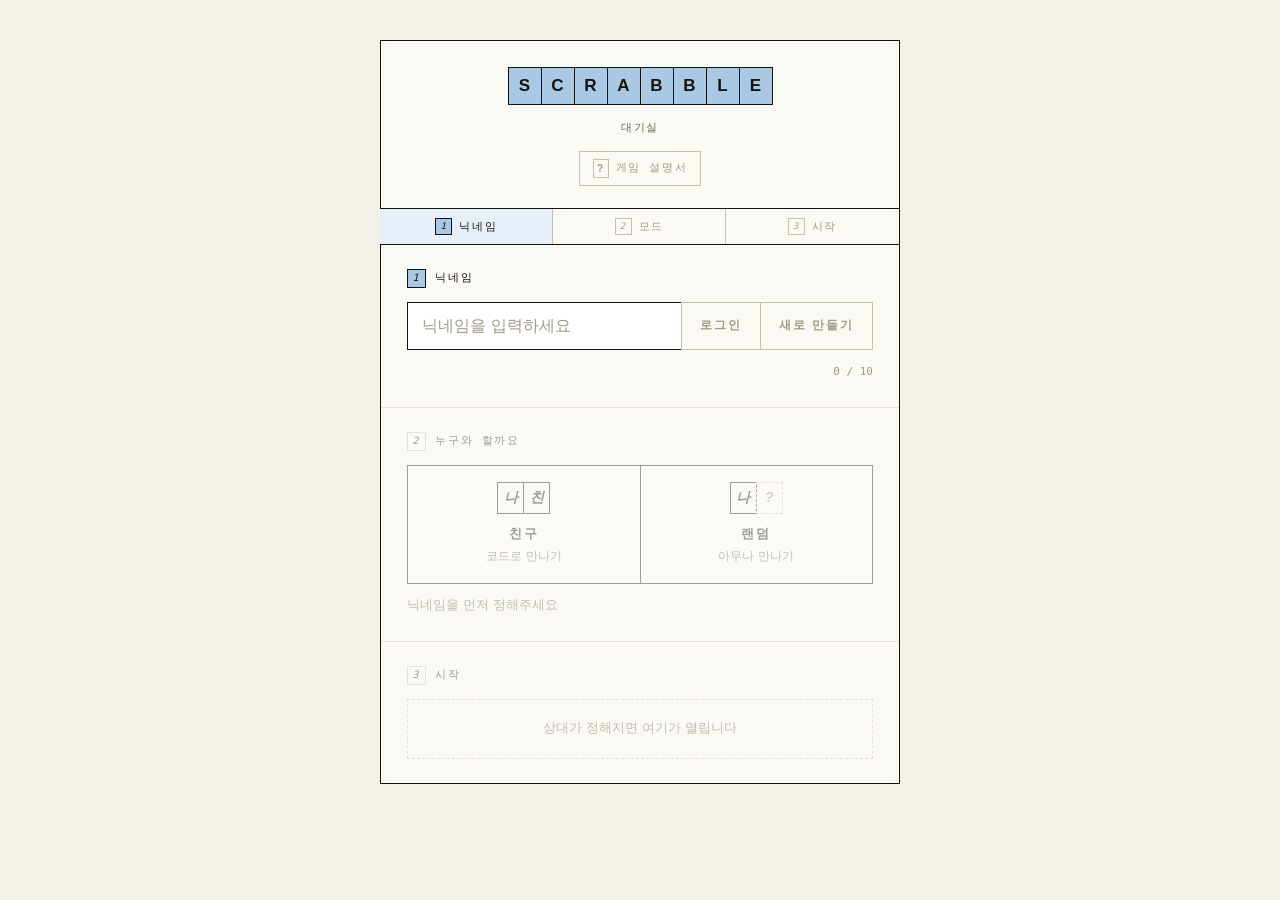
==== commit 661b1ac4: "docs: 대기실에 게임 사용설명서 대기실 머리에 "게임 설명서" 버튼을 두었습니다. 로그인 전에도 열립니다 — 처음 온 사람이 제일 먼저 읽어야 하는 것이라 로그인을 기다리면 늦" ====
--- a/index.html
+++ b/index.html
@@ -94,7 +94,6 @@
 <script src="game/sfx.js"></script>
 <script src="game/board.js"></script>
 <script src="game/rack.js"></script>
-<script src="game/play.js"></script>
 <script src="game/guide.js"></script>
 
 <script>
@@ -146,12 +145,6 @@
       rack: null,      // 내 칩 7개 (백엔드가 나에게만 보낸 것)
       foeTiles: 0,     // 상대가 든 칩 "개수". 무엇인지는 오지 않습니다
       bag: null,       // 가방에 남은 칩 개수
-      board: null,     // 판 전체 15×15. 언제나 서버가 준 것입니다
-      myTurn: false,   // 내 차례인가. 닉네임 비교로 정하면 안 됩니다
-      submitting: false,
-      confirming: false, // 제출하기를 눌러 확정을 기다리는 중
-      moveNote: null,  // 제출 결과 (사전에 없는 단어 등)
-      moveBad: false,
     };
 
     function blank() {
@@ -211,11 +204,8 @@
       if (s.playing) s.note = why || '연결이 끊겨 게임이 끝났습니다';
       s.playing = false; s.starting = false; s.startError = null; s.turn = null;
       // 게임판과 칩을 걷어냅니다. 다음 게임은 빈 판·새 칩으로 시작합니다.
-      if (play) { play.stop(); play = null; }
       if (board) board = board.destroy();
       if (rack) rack = rack.destroy();
-      s.board = null; s.myTurn = false; s.submitting = false;
-      s.moveNote = null; s.moveBad = false;
       s.rack = null; s.foeTiles = 0; s.bag = null;
       gameBuilt = false;
     }
@@ -584,89 +574,9 @@
         return true;
       }
 
-      // 판이 바뀌었습니다. 놓은 사람에게도 옵니다 — 자기 화면을 자기가
-      // 그리지 말고 서버가 준 판을 그리라는 것이 명세의 규칙입니다.
-      if (msg.type === 'board_updated') {
-        s.board = msg.board || s.board;
-        s.turn = msg.turn || null;
-        s.myTurn = !!msg.your_turn;
-        s.submitting = false;
-        s.confirming = false;
-        // 누가 칩을 놓으면 연속 넘기기 횟수가 0으로 되돌아갑니다(명세).
-        s.passes = 0;
-        s.passLeft = 3;
-        if (msg.scores) s.scores = msg.scores;
-        if (typeof msg.tiles_left === 'number') s.bag = msg.tiles_left;
-        if (typeof msg.partner_tile_count === 'number') s.foeTiles = msg.partner_tile_count;
-
-        var got = msg.score && msg.score.total;
-        s.moveNote = (msg.by || '') + ' → ' + (msg.words || []).join(', ') +
-                     (got != null ? '  ' + got + '점' : '') +
-                     (msg.score && msg.score.bingo ? ' (7개 다 씀 +' + msg.score.bingo + ')' : '');
-        s.moveBad = false;
-        if (play) play.accepted();
-        if (board) {
-          board.setBoard(s.board);
-          board.flash(msg.tiles);
-        }
-        Sfx.good();
-        // 내 차례가 되었으면 한 번 더 알려줍니다. 판만 바뀌면 상대가
-        // 둔 것을 보고도 내 차례인 줄 모르고 기다리게 됩니다.
-        if (s.myTurn) later(function () { Sfx.turn(); }, 420);
-        render();
-        return true;
-      }
-
-      // 제출 결과. 나에게만 옵니다.
-      if (msg.type === 'word_checked') {
-        s.submitting = false;
-        if (msg.placed) {
-          // 판에 올라갔습니다. 바로 뒤에 board_updated 가 오므로
-          // 여기서는 판을 건드리지 않습니다.
-          s.moveNote = null;
-          s.moveBad = false;
-          s.confirming = false;
-          // 쓴 칩이 빠지고 가방에서 채워진 새 손패입니다. 나에게만 옵니다.
-          if (msg.rack) {
-            s.rack = msg.rack;
-            if (rack) {
-              rack.show(msg.rack);
-              // 새로 뽑은 칩이 있으면 그만큼 소리를 내줍니다.
-              (msg.drawn || []).forEach(function (_, i) {
-                later(function () { Sfx.clack(i); }, 620 + i * 110);
-              });
-            }
-            if (play) play.accepted();
-          }
-          if (typeof msg.tiles_left === 'number') s.bag = msg.tiles_left;
-        } else {
-          // 사전에 없는 단어입니다. 아무것도 놓이지 않았고 차례도
-          // 그대로 나에게 있습니다. 올려둔 칩은 그대로 두어 고칠 수
-          // 있게 합니다.
-          var bad = (msg.words || []).filter(function (w) { return !w.valid; })
-                      .map(function (w) { return w.word; });
-          s.moveNote = msg.reason ||
-            (bad.length ? bad.join(', ') + ' — 사전에 없는 단어예요' : '놓지 못했어요');
-          s.moveBad = true;
-          Sfx.nope();
-        }
-        render();
-        return true;
-      }
-
       // 시작을 요청해두고 기다리는 중에 오는 error 는 그 요청에 대한
       // 답입니다. 명세대로 연결은 끊기지 않으므로 방에서 내보내지 않고
       // 이유만 보여줍니다. 다시 누를 수 있습니다.
-      // 제출한 수의 자리가 규칙에 안 맞을 때. 연결은 끊기지 않습니다.
-      if (msg.type === 'error' && s.submitting) {
-        s.submitting = false;
-        s.moveNote = msg.message;
-        s.moveBad = true;
-        Sfx.nope();
-        render();
-        return true;
-      }
-
       if (msg.type === 'error' && s.starting) {
         s.starting = false;
         s.startError = msg.message;
@@ -1413,7 +1323,6 @@
     var gameBuilt = false;   // 게임 화면의 뼈대를 이미 만들었는지
     var board = null;        // 게임판 모듈
     var rack = null;         // 칩 받침대 모듈
-    var play = null;         // 끌어다 놓기
 
     // ── 칩 점수표 받아오기 (HTTP, 한 번만) ──────────────
     // 칩에 어떤 글자가 몇 점인지는 게임의 고정된 규칙이고, 백엔드가
@@ -1458,7 +1367,8 @@
             '<div id="foesBox"></div>' +
             '<div id="boardBox"></div>' +
             '<div id="rackBox"></div>' +
-            '<div id="moveBox"></div>' +
+            '<p class="hint is-mid">아직 글자를 놓을 수 없습니다 — ' +
+              '놓는 규칙이 백엔드와 정해지면 열립니다</p>' +
             '<div class="stage-foot">' +
               '<button class="btn-cancel" id="toLobby" type="button">대기실 보기</button>' +
               '<button class="snd" id="sndBtn" type="button" aria-pressed="true">' +
@@ -1478,146 +1388,18 @@
         });
 
         board = Board.mount('#boardBox');
-        board.setPoints(tilePoints);
-        board.setBoard(s.board);
 
         rack = Rack.mount('#rackBox', { points: tilePoints });
         // 뼈대가 만들어진 바로 그때 칩을 나눠줍니다. 한 장씩 놓이며
         // 소리가 납니다.
         rack.deal(s.rack);
 
-        play = Play.start({
-          board: board,
-          rack: rack,
-          // 내 차례가 아니면 칩을 집을 수 없습니다. 집게 해두면 다
-          // 늘어놓은 뒤에야 거절당합니다.
-          canPlay: function () { return s.myTurn && !s.submitting; },
-          onBlank: askBlank,
-          onChange: renderMove
-        });
-
         gameBuilt = true;
       }
 
       renderFoes();
-      renderMove();
       // 매번 바뀌는 것만 다시 씁니다.
       renderNameBar();
-    }
-
-    // ── 제출 줄 ────────────────────────────────────────
-    // 칩을 올려두고 "놓기"를 누르는 자리입니다. 받침대 바로 아래에
-    // 두어 칩 → 판 → 놓기 가 한 줄기로 읽히게 합니다.
-    function renderMove() {
-      var box = $('moveBox');
-      if (!box) return;
-
-      var draft = play ? play.draft() : [];
-      var word = draft.map(function (t) { return t.letter; }).join('');
-
-      box.innerHTML =
-        '<div class="move">' +
-          '<span class="move-say" id="moveSay"></span>' +
-          '<button class="btn-cancel" id="undoBtn" type="button">되돌리기</button>' +
-          '<button class="btn-put" id="putBtn" type="button">놓기</button>' +
-        '</div>';
-
-      var say = $('moveSay'), undo = $('undoBtn'), put = $('putBtn');
-
-      undo.disabled = !draft.length || s.submitting;
-      // 명세: 한 번에 1~7개. 한 개만 놓아도 이미 놓인 글자에 붙어
-      // 단어가 되면 인정됩니다.
-      put.disabled = !s.myTurn || s.submitting || draft.length < 1;
-      put.textContent = s.submitting ? '확인 중…' : '놓기';
-
-      if (s.moveNote) {
-        say.className = 'move-say' + (s.moveBad ? ' is-bad' : ' is-ok');
-        say.textContent = s.moveNote;
-      } else if (!s.myTurn) {
-        say.className = 'move-say';
-        say.textContent = (s.foe || '상대') + ' 님 차례를 기다리는 중…';
-      } else if (draft.length) {
-        say.className = 'move-say';
-        say.textContent = word + ' — ' + draft.length + '개 올려둠';
-      } else {
-        say.className = 'move-say';
-        say.textContent = '칩을 끌어다 판에 놓으세요';
-      }
-
-      undo.addEventListener('click', function () {
-        s.moveNote = null; s.moveBad = false;
-        play.clear();
-        render();
-      });
-      put.addEventListener('click', submitMove);
-    }
-
-    // 놓은 칩들의 좌표를 보냅니다. 완성된 단어가 아니라 좌표를
-    // 보내는 이유는 명세에 적혀 있습니다 — 점수가 어느 칸에 놓였는지에
-    // 따라 달라지고, 판에 실제로 놓으려면 자리도 알아야 합니다.
-    function submitMove() {
-      var draft = play ? play.draft() : [];
-      if (!draft.length || !s.myTurn || s.submitting) return;
-      s.confirming = false;
-      if (!roomSock || roomSock.readyState !== 1) {
-        s.moveNote = '연결이 없어 보내지 못했어요'; s.moveBad = true;
-        render(); return;
-      }
-
-      s.submitting = true;
-      s.moveNote = null; s.moveBad = false;
-      render();
-
-      roomSock.send(JSON.stringify({
-        type: 'submit',
-        tiles: draft.map(function (t) {
-          return { row: t.row, col: t.col, letter: t.letter };
-        })
-      }));
-
-      later(function () {
-        if (!s.submitting) return;
-        s.submitting = false;
-        s.moveNote = '백엔드가 대답하지 않았어요. 다시 눌러주세요';
-        s.moveBad = true;
-        render();
-      }, 6000);
-    }
-
-    // ── 빈 칩의 글자 고르기 ────────────────────────────
-    // 빈 칩(?)은 무슨 글자로 쓸지 정해야 합니다. ? 인 채로는 무슨
-    // 단어인지 판단할 수 없어서 서버가 받아주지 않습니다(명세).
-    function askBlank(done) {
-      var veil = document.createElement('div');
-      veil.className = 'guide-veil';
-      var box = document.createElement('div');
-      box.className = 'blank-pick';
-      box.innerHTML =
-        '<p class="blank-say">빈 칩을 무슨 글자로 쓸까요?</p>' +
-        '<div class="blank-grid">' +
-          'ABCDEFGHIJKLMNOPQRSTUVWXYZ'.split('').map(function (c) {
-            return '<button class="blank-b" type="button" data-c="' + c + '">' + c + '</button>';
-          }).join('') +
-        '</div>' +
-        '<button class="btn-cancel" data-c="" type="button">그만두기</button>';
-      veil.appendChild(box);
-      document.body.appendChild(veil);
-
-      function pick(c) {
-        document.body.removeChild(veil);
-        document.removeEventListener('keydown', onKey);
-        done(c || null);
-      }
-      function onKey(e) {
-        if (e.key === 'Escape') return pick(null);
-        if (/^[a-zA-Z]$/.test(e.key)) pick(e.key.toUpperCase());
-      }
-      veil.addEventListener('click', function (e) {
-        var t = e.target.closest('[data-c]');
-        if (t) return pick(t.dataset.c);
-        if (e.target === veil) pick(null);
-      });
-      document.addEventListener('keydown', onKey);
     }
 
     // ── 상대 칩 + 가방 (판 위 얇은 줄) ─────────────────
--- a/game/board.css
+++ b/game/board.css
@@ -120,79 +120,3 @@
 @media (prefers-reduced-motion:reduce){
   .sq:hover{ filter:none }
 }
-
-/* ── 판에 놓인 칩 ────────────────────────────────────────
-   칸 위에 칩이 얹힌 모습입니다. 받침대의 칩과 같은 생김새를 쓰되
-   칸에 꽉 차게 줄입니다. 같은 물건이 자리만 옮긴 것으로 보여야
-   합니다. */
-.sq .sq-chip{
-  position:absolute; inset:0;
-  width:auto; height:auto;
-  font-size:clamp(9px, 3.6cqi, 22px);
-  border-width:1px;
-  box-shadow:
-    inset 1px 1px 0 rgba(255,255,255,.75),
-    inset -1px -1px 0 rgba(120,96,54,.28),
-    0 2px 0 var(--chip-side,#B2955E),
-    0 3px 5px rgba(21,18,14,.24);
-}
-.sq .sq-chip .chip-pip{
-  right:2px; bottom:0;
-  font-size:clamp(5px, 1.5cqi, 9px);
-}
-
-/* 아직 제출하지 않은 내 칩. 서버가 아는 글자가 아니라는 것을
-   테두리로 알립니다 — 색만 다르면 그냥 다른 칩으로 보입니다. */
-.sq .sq-chip.is-draft{
-  box-shadow:
-    inset 0 0 0 2px var(--gold, #D9A93C),
-    inset 1px 1px 0 rgba(255,255,255,.6),
-    0 2px 0 var(--chip-side,#B2955E),
-    0 3px 6px rgba(21,18,14,.28);
-  cursor:grab;
-}
-
-/* 방금 서버가 알려준 자리 — 잠깐 반짝입니다. */
-.sq.is-new .sq-chip{ animation:sq-new .9s ease-out }
-@keyframes sq-new{
-  0%   { box-shadow:0 0 0 0 rgba(217,169,60,.9), 0 2px 0 var(--chip-side,#B2955E) }
-  100% { box-shadow:0 0 0 14px rgba(217,169,60,0), 0 2px 0 var(--chip-side,#B2955E) }
-}
-
-/* 끌고 가는 중에 손이 올라간 칸 */
-.sq.is-over{ box-shadow:inset 0 0 0 2px var(--gold, #D9A93C) }
-.sq.is-no{ box-shadow:inset 0 0 0 2px var(--bad, #B23A3A) }
-
-/* 칩을 끌고 있는 동안에는 글자가 선택되지 않게 합니다. */
-body.is-dragging{ user-select:none; -webkit-user-select:none; cursor:grabbing }
-body.is-dragging .sq:hover{ filter:none }
-
-/* 손을 따라다니는 칩 */
-.chip-ghost{
-  position:fixed; z-index:90;
-  width:46px; height:46px;
-  margin:-23px 0 0 -23px;      /* 손끝이 칩 한가운데에 오게 */
-  pointer-events:none;
-  transform:rotate(-4deg) scale(1.08);
-  box-shadow:
-    inset 2px 2px 0 rgba(255,255,255,.8),
-    inset -2px -2px 0 rgba(120,96,54,.28),
-    0 6px 0 var(--chip-side,#B2955E),
-    0 14px 20px rgba(21,18,14,.35);
-}
-/* 톡 눌러서 "든" 상태 — 아직 놓을 자리를 안 골랐습니다. */
-.chip-ghost.is-held{ animation:ghost-held 1.1s ease-in-out infinite }
-@keyframes ghost-held{ 50%{ transform:rotate(-4deg) scale(1.16) } }
-
-@media (prefers-reduced-motion:reduce){
-  .sq.is-new .sq-chip,.chip-ghost.is-held{ animation:none }
-}
-
-/* 빈 칩으로 놓은 글자. 점수가 0 이라는 것을 모서리 표시로 알립니다 —
-   글자만 보면 진짜 그 글자를 낸 것과 구별되지 않습니다. */
-.sq .sq-chip.is-was-blank::after{
-  content:"";
-  position:absolute; right:0; bottom:0;
-  border-style:solid; border-width:0 0 7px 7px;
-  border-color:transparent transparent var(--ink-faint,#A29A88) transparent;
-}
--- a/game/guide.css
+++ b/game/guide.css
@@ -0,0 +1,146 @@
+/* ─────────────────────────────────────────────────────────────
+   스크래블 — 사용설명서
+
+   guide.js 와 한 쌍입니다.
+
+   ── 왜 덮어쓰는 창인가 ───────────────────────────────────
+   설명서는 대기실 어디서든 열 수 있어야 하고, 읽고 나면 하던 자리로
+   그대로 돌아와야 합니다. 다른 페이지로 넘기면 방을 만들어 둔 상태가
+   날아갑니다. 그래서 화면 위에 덮었다가 걷어냅니다.
+   ───────────────────────────────────────────────────────────── */
+
+/* 뒤에 깔리는 어두운 막. 이걸 눌러도 닫힙니다. */
+.guide-veil{
+  position:fixed; inset:0; z-index:80;
+  background:rgba(21,18,14,.55);
+  display:grid; place-items:center;
+  padding:20px;
+  animation:guide-veil .18s ease both;
+}
+@keyframes guide-veil{from{opacity:0}}
+
+.guide{
+  position:relative;
+  width:100%; max-width:620px; max-height:100%;
+  display:flex; flex-direction:column;
+  background:var(--paper-2,#FBF9F3);
+  border:1.5px solid var(--rule,#15120E);
+  box-shadow:7px 7px 0 rgba(21,18,14,.22);
+  animation:guide-in .26s cubic-bezier(.2,.75,.3,1) both;
+}
+@keyframes guide-in{from{opacity:0;transform:translateY(16px)}}
+
+/* ── 머리 ─────────────────────────────────────────────── */
+.guide-head{
+  flex:none;
+  display:flex; align-items:center; gap:12px;
+  padding:18px 20px;
+  background:var(--theme-tint,#E7F0F8);
+  border-bottom:1.5px solid var(--rule,#15120E);
+}
+.guide-head h2{
+  margin:0; flex:1; min-width:0;
+  font-size:16px; font-weight:700; letter-spacing:-.01em;
+}
+.guide-tiles{display:flex;flex:none}
+.guide-tiles i{
+  width:22px;height:26px;margin-left:-1px;display:grid;place-items:center;
+  background:var(--theme,#A9C8E4);border:1px solid var(--rule,#15120E);
+  font-family:var(--font-display,Helvetica,Arial,sans-serif);
+  font-size:11px;font-weight:700;font-style:normal;color:var(--ink,#15120E);
+}
+.guide-tiles i:first-child{margin-left:0}
+.guide-x{
+  flex:none; width:32px; height:32px; display:grid; place-items:center;
+  background:transparent; border:1.5px solid var(--grid,#C7C0AF);
+  color:var(--ink-soft,#6E675A); font-size:16px; line-height:1; cursor:pointer;
+}
+.guide-x:hover{border-color:var(--rule,#15120E);color:var(--ink,#15120E)}
+
+/* ── 본문 ─────────────────────────────────────────────── */
+.guide-body{
+  overflow-y:auto; -webkit-overflow-scrolling:touch;
+  padding:4px 20px 22px;
+}
+.guide-sec{padding:20px 0 0;border-top:1px solid var(--grid,#C7C0AF);margin-top:20px}
+.guide-sec:first-child{border-top:none;margin-top:0}
+.guide-sec h3{
+  display:flex;align-items:center;gap:8px;
+  margin:0 0 10px;font-size:13.5px;font-weight:700;
+}
+.guide-no{
+  width:19px;height:19px;flex:none;display:grid;place-items:center;
+  background:var(--theme,#A9C8E4);border:1px solid var(--rule,#15120E);
+  font-family:var(--font-mono,ui-monospace,Menlo,monospace);font-size:10px;font-weight:400;
+}
+.guide-sec p{margin:0 0 9px;font-size:13.5px;line-height:1.75;color:var(--ink-soft,#6E675A)}
+.guide-sec p:last-child{margin-bottom:0}
+.guide-sec b{color:var(--ink,#15120E);font-weight:600}
+.guide-sec ul{margin:0 0 9px;padding-left:19px;font-size:13.5px;line-height:1.8;color:var(--ink-soft,#6E675A)}
+.guide-sec li::marker{color:var(--ink-faint,#A29A88)}
+
+/* 배수 칸 설명 — 판에서 쓰는 색을 그대로 씁니다. 설명서에서 본 색이
+   판에서 다르면 설명서를 두 번 읽게 됩니다. */
+.guide-keys{display:grid;grid-template-columns:repeat(auto-fit,minmax(122px,1fr));gap:7px;margin:0 0 10px}
+.gkey{display:flex;align-items:center;gap:8px;font-size:12px;color:var(--ink-soft,#6E675A)}
+.gkey i{
+  width:32px;height:32px;flex:none;display:grid;place-items:center;
+  border:1px solid var(--rule,#15120E);
+  font-family:var(--font-mono,ui-monospace,Menlo,monospace);font-size:8px;
+  font-style:normal;line-height:1.1;text-align:center;color:var(--ink,#15120E);
+}
+.gkey.tw i{background:#BE5540;color:#FFF6EE}
+.gkey.dw i{background:#DFA08D}
+.gkey.tl i{background:#3D7396;color:#F2F8FC}
+.gkey.dl i{background:#B6D2E8}
+.gkey.st i{background:#D9A93C;font-size:14px}
+
+/* 글자 점수표 — 점수별로 묶습니다. 27줄을 늘어놓으면 아무도 안 읽습니다. */
+.guide-pts{display:flex;flex-direction:column;gap:6px;margin:0 0 10px}
+.gpt{display:flex;align-items:center;gap:10px}
+.gpt-n{
+  flex:none;width:40px;
+  font-family:var(--font-mono,ui-monospace,Menlo,monospace);font-size:11px;
+  font-variant-numeric:tabular-nums;color:var(--ink,#15120E);text-align:right;
+}
+.gpt-l{
+  flex:1;min-width:0;
+  font-family:var(--font-mono,ui-monospace,Menlo,monospace);font-size:12px;
+  letter-spacing:.06em;color:var(--ink-soft,#6E675A);word-break:break-all;
+}
+
+/* 아직 안 되는 것 — 못 하는 일을 숨기지 않습니다. */
+.guide-todo{
+  margin:10px 0 0;padding:12px 14px;
+  background:var(--bad-tint,#F7E5E4);border:1px solid var(--rule,#15120E);
+  font-size:12.5px;line-height:1.7;color:var(--ink,#15120E);
+}
+.guide-todo b{font-weight:600}
+
+/* ── 여는 버튼 (대기실 머리에 붙습니다) ────────────────── */
+.guide-open{
+  display:inline-flex;align-items:center;gap:7px;
+  margin:14px 0 0;padding:7px 13px;
+  font-family:var(--font-mono,ui-monospace,Menlo,monospace);
+  font-size:10.5px;letter-spacing:var(--track-caps,.16em);text-transform:uppercase;
+  color:var(--ink,#15120E);background:var(--paper-2,#FBF9F3);
+  border:1.5px solid var(--rule,#15120E);cursor:pointer;
+}
+.guide-open:hover{background:var(--theme-tint,#E7F0F8)}
+.guide-open:disabled{cursor:default;color:var(--ink-faint,#A29A88);border-color:var(--grid,#C7C0AF);background:transparent}
+.guide-open i{
+  width:16px;height:19px;flex:none;display:grid;place-items:center;
+  background:var(--theme,#A9C8E4);border:1px solid var(--rule,#15120E);
+  font-family:var(--font-display,Helvetica,Arial,sans-serif);
+  font-size:10px;font-weight:700;font-style:normal;
+}
+.guide-open:disabled i{background:transparent;border-color:var(--grid,#C7C0AF)}
+
+@media (max-width:520px){
+  .guide-veil{padding:0}
+  .guide{max-width:none;height:100%;border:none}
+  .guide-body{padding:4px 16px 22px}
+}
+@media (prefers-reduced-motion:reduce){
+  .guide-veil,.guide{animation:none}
+}
